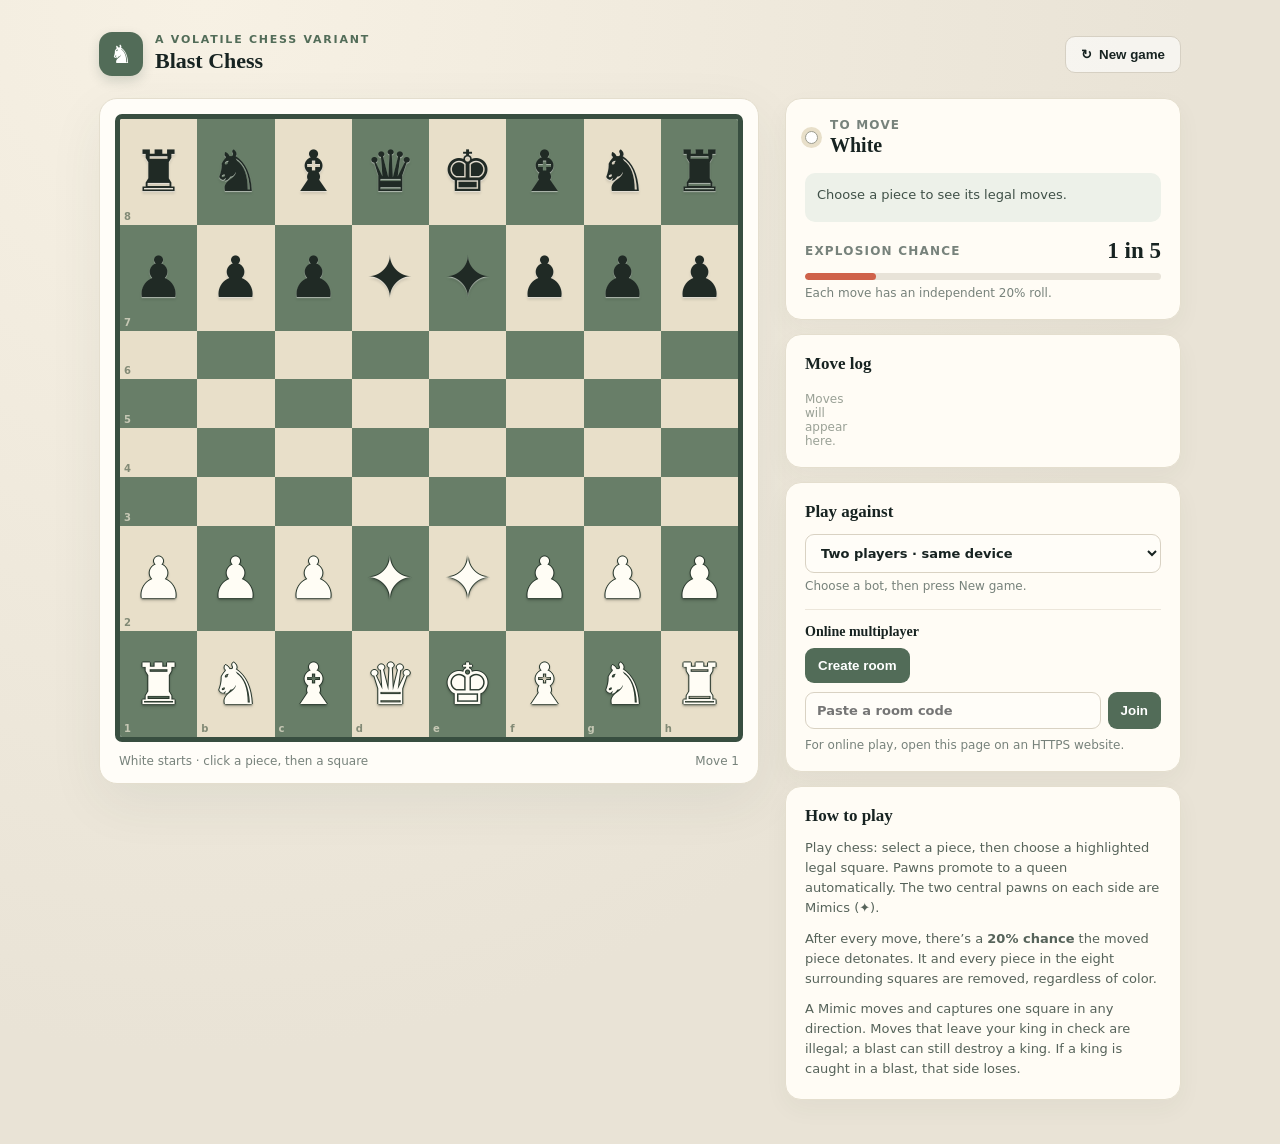
==== index.html @ 32a24d12 "initial commit" ====
<!doctype html>
<html lang="en"><head><meta charset="utf-8"><meta name="viewport" content="width=device-width,initial-scale=1"><title>Blast Chess</title>
<style>
:root{--ink:#172321;--muted:#77827b;--cream:#f4efe3;--paper:#fffcf5;--green:#526c58;--green2:#3a5142;--gold:#e4b95c;--light:#e8dfc9;--dark:#687e68;--red:#cf624a}*{box-sizing:border-box}body{margin:0;min-height:100vh;background:radial-gradient(ellipse at 16% 0%,#f7f1e4,#e9e3d6 65%);color:var(--ink);font-family:ui-sans-serif,system-ui,-apple-system,"Segoe UI",sans-serif}.wrap{max-width:1130px;margin:auto;padding:32px 24px 44px}.top{display:flex;align-items:center;justify-content:space-between;margin-bottom:22px}.brand{display:flex;gap:12px;align-items:center}.mark{width:44px;height:44px;border-radius:13px;background:var(--green);color:white;display:grid;place-items:center;font-size:25px;box-shadow:0 5px 12px #263b302b}.eyebrow{font-size:11px;letter-spacing:.16em;text-transform:uppercase;color:var(--green);font-weight:800}.brand h1{font:700 22px Georgia,serif;margin:2px 0}.new{border:1px solid #d6d0c3;background:#ffffff9c;padding:10px 15px;border-radius:10px;color:var(--ink);font-weight:700;cursor:pointer}.new:hover{background:white}.layout{display:grid;grid-template-columns:minmax(320px,660px) minmax(260px,1fr);gap:26px;align-items:start}.boardcard{background:#fffdf8;padding:15px;border:1px solid #e4dece;border-radius:18px;box-shadow:0 18px 55px #30433412}.board{display:grid;grid-template-columns:repeat(8,1fr);aspect-ratio:1;border:5px solid #384e40;border-radius:7px;overflow:hidden;position:relative}.sq{border:0;padding:0;display:grid;place-items:center;position:relative;cursor:pointer;font-family:Georgia,serif;font-size:clamp(28px,5.4vw,57px);line-height:1}.sq.light{background:var(--light)}.sq.dark{background:var(--dark)}.sq:hover{filter:brightness(1.07)}.sq.selected{box-shadow:inset 0 0 0 4px var(--gold)}.sq.legal:after{content:"";width:23%;height:23%;background:#182a2060;border-radius:50%;position:absolute}.sq.capture:after{content:"";position:absolute;inset:4px;border:4px solid #cf624aab;border-radius:50%}.sq.last{background-image:linear-gradient(#e6be5960,#e6be5960)}.piece{z-index:1;filter:drop-shadow(0 2px 1px #0002)}.piece.white{color:#fffdf5;text-shadow:0 1px 2px #29382d,1px 0 #29382d,-1px 0 #29382d,0 -1px #29382d}.piece.black{color:#202a25;text-shadow:0 1px 1px #fff8}.coord{position:absolute;font:700 10px ui-sans-serif,system-ui;left:4px;bottom:3px;opacity:.68}.light .coord{color:#53634f}.dark .coord{color:#f3ebd9}.boardfoot{display:flex;justify-content:space-between;padding:12px 4px 0;color:var(--muted);font-size:12px}.panel{display:flex;flex-direction:column;gap:14px}.card{background:var(--paper);border:1px solid #e4dece;border-radius:16px;padding:19px;box-shadow:0 9px 25px #3043340b}.turnrow{display:flex;align-items:center;gap:12px}.dot{width:13px;height:13px;border-radius:50%;background:var(--ink);box-shadow:0 0 0 4px #e8dfc9}.dot.white{background:white;border:1px solid #9c9c8f}.label{color:var(--muted);font-size:12px;font-weight:700;text-transform:uppercase;letter-spacing:.1em}.turn{font:700 20px Georgia,serif;margin-top:2px}.status{margin-top:16px;border-radius:10px;background:#edf1e9;padding:12px;font-size:13px;line-height:1.5;color:#405148;min-height:49px}.status.boom{background:#fff0e7;color:#a74834}.chance{margin-top:16px;display:flex;align-items:center;justify-content:space-between}.chance strong{font-size:23px;font-family:Georgia,serif}.meter{height:7px;border-radius:9px;background:#e8e3d8;margin-top:9px;overflow:hidden}.meter i{height:100%;width:20%;display:block;background:var(--red);border-radius:9px}.sub{font-size:12px;color:var(--muted);margin-top:6px}.rules h2,.history h2{font:700 17px Georgia,serif;margin:0 0 12px}.rules p{font-size:13px;line-height:1.55;color:#56635a;margin:0 0 10px}.rules p:last-child{margin:0}.history{min-height:120px}.moves{max-height:175px;overflow:auto;display:grid;grid-template-columns:32px 1fr 1fr;gap:7px 5px;font-size:13px}.moves span:nth-child(3n+1){color:#9aa196}.moves span:nth-child(3n+2),.moves span:nth-child(3n){font-weight:650}.hint{font-size:12px;color:var(--muted);margin-top:14px}.play-controls h2{font:700 17px Georgia,serif;margin:0 0 12px}.play-controls select,.join-row input{width:100%;border:1px solid #d9d2c3;background:#fffdf8;border-radius:9px;padding:10px 11px;color:var(--ink);font:600 13px ui-sans-serif,system-ui}.online-title{font:700 14px Georgia,serif;margin:16px 0 8px;padding-top:14px;border-top:1px solid #ece6da}.online-btn{border:0;border-radius:9px;background:var(--green);color:white;padding:10px 13px;font-weight:700;cursor:pointer}.online-btn:hover{background:var(--green2)}.room-code{font:700 13px ui-monospace,monospace;word-break:break-all;margin-top:8px;color:var(--green)}.join-row{display:flex;gap:7px;margin:9px 0}.join-row input{min-width:0}.join-row button{flex:none}.overlay{position:absolute;inset:0;background:#17241dbd;display:none;place-items:center;z-index:3}.overlay.show{display:grid}.blast{font-size:75px;animation:pop .5s ease-out}@keyframes pop{0%{transform:scale(.3);opacity:0}60%{transform:scale(1.2)}100%{transform:scale(1);opacity:1}}.toast{position:fixed;bottom:20px;left:50%;transform:translate(-50%,15px);opacity:0;pointer-events:none;background:#26382d;color:white;padding:10px 16px;border-radius:11px;font-size:13px;transition:.2s;z-index:5}.toast.show{transform:translate(-50%,0);opacity:1}.promotion{position:fixed;inset:0;background:#14231d9c;display:none;place-items:center;z-index:8}.promotion.show{display:grid}.promobox{background:var(--paper);border-radius:16px;padding:22px;box-shadow:0 16px 50px #0003;text-align:center}.promobox h2{font:700 20px Georgia;margin:0 0 16px}.promopts{display:flex;gap:8px}.promopts button{border:1px solid #ddd5c4;border-radius:10px;background:white;font:48px Georgia;width:70px;height:70px;cursor:pointer}.promopts button:hover{background:#edf1e9}
@media(max-width:760px){.wrap{padding:18px 12px 30px}.layout{grid-template-columns:1fr;gap:14px}.boardcard{padding:10px}.board{border-width:4px}.panel{display:grid;grid-template-columns:1fr 1fr}.card{padding:14px}.rules{grid-column:span 2}.boardfoot{font-size:11px}.top{margin-bottom:14px}}@media(max-width:420px){.panel{grid-template-columns:1fr}.rules{grid-column:auto}.wrap{padding:13px 8px}.sq{font-size:8vw}}
</style></head><body><main class="wrap"><header class="top"><div class="brand"><div class="mark">♞</div><div><div class="eyebrow">A volatile chess variant</div><h1>Blast Chess</h1></div></div><button class="new" id="reset">↻ &nbsp;New game</button></header><div class="layout"><section class="boardcard"><div class="board" id="board" role="grid" aria-label="Chess board"><div class="overlay" id="blastOverlay"><div class="blast">💥</div></div></div><div class="boardfoot"><span>White starts · click a piece, then a square</span><span id="turncount">Move 1</span></div></section><aside class="panel"><section class="card"><div class="turnrow"><i class="dot" id="turnDot"></i><div><div class="label">To move</div><div class="turn" id="turnText">White</div></div></div><div class="status" id="status">Choose a piece to see its legal moves.</div><div class="chance"><span class="label">Explosion chance</span><strong>1 in 5</strong></div><div class="meter"><i></i></div><div class="sub">Each move has an independent 20% roll.</div></section><section class="card history"><h2>Move log</h2><div class="moves" id="moves"><span class="sub">Moves will appear here.</span></div></section><section class="card play-controls"><h2>Play against</h2><select id="opponent"><option value="local">Two players · same device</option><option value="easy">Easy bot</option><option value="intermediate">Intermediate bot</option><option value="hard">Hard bot</option><option value="grandmaster">Grandmaster bot</option></select><p class="sub">Choose a bot, then press New game.</p><div class="online-title">Online multiplayer</div><button class="online-btn" id="hostRoom">Create room</button><div class="room-code" id="roomCode"></div><div class="join-row"><input id="joinCode" placeholder="Paste a room code" autocomplete="off"><button class="online-btn" id="joinRoom">Join</button></div><div class="sub" id="roomStatus">For online play, open this page on an HTTPS website.</div></section><section class="card rules"><h2>How to play</h2><p>Play chess: select a piece, then choose a highlighted legal square. Pawns promote to a queen automatically. The two central pawns on each side are Mimics (✦).</p><p>After every move, there’s a <b>20% chance</b> the moved piece detonates. It and every piece in the eight surrounding squares are removed, regardless of color.</p><p>A Mimic moves and captures one square in any direction. Moves that leave your king in check are illegal; a blast can still destroy a king. If a king is caught in a blast, that side loses.</p></section></aside></div></main><div class="toast" id="toast"></div><div class="promotion" id="promotion"><div class="promobox"><h2>Choose your promotion</h2><div class="promopts" id="promopts"></div></div></div>
<script>
const ICON={K:'♚',Q:'♛',R:'♜',B:'♝',N:'♞',P:'♟',M:'✦'};const FILES='abcdefgh';let board,turn,selected=null,legal=[],lastMove=null,moveNum=1,history=[],gameOver=false,ep=null,castle;
let gameMode='local',botSide='b',mySide='w',onlinePeer=null,onlineConn=null,remoteApplying=false,botThinking=false;
const $=s=>document.querySelector(s);function init(){board=Array.from({length:8},()=>Array(8).fill(null));const back='RNBQKBNR';for(let c=0;c<8;c++){board[0][c]={c:back[c],s:'b'};board[1][c]={c:(c===3||c===4)?'M':'P',s:'b'};board[6][c]={c:(c===3||c===4)?'M':'P',s:'w'};board[7][c]={c:back[c],s:'w'}}turn='w';selected=null;legal=[];lastMove=null;moveNum=1;history=[];gameOver=false;ep=null;castle={wK:true,wQ:true,bK:true,bQ:true};render();say('Choose a piece to see its legal moves.');}
function inside(r,c){return r>=0&&r<8&&c>=0&&c<8}function sqName(r,c){return FILES[c]+(8-r)}function clone(b){return b.map(row=>row.map(p=>p?{...p}:null))}
function pseudo(b,r,c,includeKing=true){const p=b[r][c];if(!p)return[];let out=[];const push=(rr,cc)=>{if(!inside(rr,cc))return false;let q=b[rr][cc];if(!q){out.push([rr,cc]);return true}if(q.s!==p.s&& (includeKing||q.c!=='K'))out.push([rr,cc]);return false};if(p.c==='M'){for(let dr=-1;dr<=1;dr++)for(let dc=-1;dc<=1;dc++)if(dr||dc)push(r+dr,c+dc);return out}if(p.c==='P'){let d=p.s==='w'?-1:1,start=p.s==='w'?6:1;if(inside(r+d,c)&&!b[r+d][c]){out.push([r+d,c]);if(r===start&&!b[r+2*d][c])out.push([r+2*d,c])}for(let dc of [-1,1]){let rr=r+d,cc=c+dc;if(inside(rr,cc)&&b[rr][cc]&&b[rr][cc].s!==p.s&&(includeKing||b[rr][cc].c!=='K'))out.push([rr,cc]);if(ep&&ep.r===rr&&ep.c===cc)out.push([rr,cc])}return out}if(p.c==='N'){for(let [dr,dc] of [[-2,-1],[-2,1],[-1,-2],[-1,2],[1,-2],[1,2],[2,-1],[2,1]])push(r+dr,c+dc);return out}if(p.c==='K'){for(let dr=-1;dr<=1;dr++)for(let dc=-1;dc<=1;dc++)if(dr||dc)push(r+dr,c+dc);let row=p.s==='w'?7:0;if(r===row){if(castle[p.s+'K']&&!b[row][5]&&!b[row][6]&&b[row][7]?.c==='R'&&b[row][7].s===p.s)out.push([row,6]);if(castle[p.s+'Q']&&!b[row][1]&&!b[row][2]&&!b[row][3]&&b[row][0]?.c==='R'&&b[row][0].s===p.s)out.push([row,2])}return out}let dirs=[];if('BQ'.includes(p.c))dirs.push([-1,-1],[-1,1],[1,-1],[1,1]);if('RQ'.includes(p.c))dirs.push([-1,0],[1,0],[0,-1],[0,1]);for(let[dr,dc]of dirs){let rr=r+dr,cc=c+dc;while(inside(rr,cc)){if(!b[rr][cc])out.push([rr,cc]);else{if(b[rr][cc].s!==p.s&&(includeKing||b[rr][cc].c!=='K'))out.push([rr,cc]);break}rr+=dr;cc+=dc}}return out}
function attacked(b,r,c,by){for(let y=0;y<8;y++)for(let x=0;x<8;x++)if(b[y][x]?.s===by){let p=b[y][x];if(p.c==='P'){let d=by==='w'?-1:1;if(y+d===r&&Math.abs(x-c)===1)return true}else if(pseudo(b,y,x).some(([a,z])=>a===r&&z===c))return true}return false}function kingPos(b,s){for(let r=0;r<8;r++)for(let c=0;c<8;c++)if(b[r][c]?.c==='K'&&b[r][c].s===s)return[r,c];return null}function inCheck(b,s){let k=kingPos(b,s);return k?attacked(b,...k,s==='w'?'b':'w'):false}
function apply(b,from,to,promo='Q'){let [r,c]=from,[rr,cc]=to,p=b[r][c],taken=b[rr][cc];b[rr][cc]=p;b[r][c]=null;if(p.c==='P'&&ep&&rr===ep.r&&cc===ep.c&&!taken){b[r][cc]=null}if(p.c==='P'&&Math.abs(rr-r)===2)ep={r:(r+rr)/2,c};else ep=null;if(p.c==='K'&&Math.abs(cc-c)===2){let rook=b[rr][cc>c?7:0];b[rr][cc>c?5:3]=rook;b[rr][cc>c?7:0]=null}if(p.c==='P'&&(rr===0||rr===7))b[rr][cc]={c:promo,s:p.s};if(p.c==='K'){castle[p.s+'K']=false;castle[p.s+'Q']=false}if(p.c==='R'){if(r===7&&c===0)castle.wQ=false;if(r===7&&c===7)castle.wK=false;if(r===0&&c===0)castle.bQ=false;if(r===0&&c===7)castle.bK=false}if(taken?.c==='R'){if(rr===7&&cc===0)castle.wQ=false;if(rr===7&&cc===7)castle.wK=false;if(rr===0&&cc===0)castle.bQ=false;if(rr===0&&cc===7)castle.bK=false}}
function getLegal(r,c){let p=board[r][c];if(!p)return[];return pseudo(board,r,c,false).filter(([rr,cc])=>{if(p.c==='K'&&Math.abs(cc-c)===2){let step=cc>c?1:-1;if(attacked(board,r,c,p.s==='w'?'b':'w')||attacked(board,r,c+step,p.s==='w'?'b':'w')||attacked(board,r,c+2*step,p.s==='w'?'b':'w'))return false}let b=clone(board);let save=ep&&{...ep},saveCastle={...castle};apply(b,[r,c],[rr,cc]);ep=save;castle=saveCastle;return !inCheck(b,p.s)})}
function render(){const el=$('#board'),ov=$('#blastOverlay');el.innerHTML='';for(let r=0;r<8;r++)for(let c=0;c<8;c++){let b=document.createElement('button'),p=board[r][c];b.className='sq '+((r+c)%2?'dark':'light');if(lastMove&&((lastMove.from[0]===r&&lastMove.from[1]===c)||(lastMove.to[0]===r&&lastMove.to[1]===c)))b.classList.add('last');if(selected&&selected[0]===r&&selected[1]===c)b.classList.add('selected');if(legal.some(([rr,cc])=>rr===r&&cc===c))b.classList.add(p?'capture':'legal');b.setAttribute('role','gridcell');b.setAttribute('aria-label',(p?(p.s==='w'?'White ':'Black ')+pieceName(p.c):'Empty')+' '+sqName(r,c));if(p){let span=document.createElement('span');span.className='piece '+(p.s==='w'?'white':'black');span.textContent=ICON[p.c];b.appendChild(span)}if(c===0||r===7){let co=document.createElement('span');co.className='coord';co.textContent=c===0?8-r:FILES[c];b.appendChild(co)}b.onclick=()=>click(r,c);el.appendChild(b)}el.appendChild(ov);$('#turnText').textContent=gameOver?'Game over':turn==='w'?'White':'Black';$('#turnDot').className='dot '+(turn==='w'?'white':'');$('#turncount').textContent='Move '+moveNum;let m=$('#moves');m.innerHTML='';if(!history.length){m.innerHTML='<span class="sub">Moves will appear here.</span>'}else history.forEach((x,i)=>{let n=document.createElement('span'),a=document.createElement('span'),b=document.createElement('span');if(i%2===0)n.textContent=(i/2+1)+'.';else n.textContent='';a.textContent=x.white||'';b.textContent=x.black||'';m.append(n,a,b)})}
function pieceName(c){return({K:'king',Q:'queen',R:'rook',B:'bishop',N:'knight',P:'pawn',M:'mimic'})[c]}function click(r,c){if(gameOver||botThinking)return;if(gameMode==='online'&&turn!==mySide)return;if(['easy','intermediate','hard','grandmaster'].includes(gameMode)&&turn===botSide)return;let p=board[r][c];if(selected&&legal.some(([rr,cc])=>rr===r&&cc===c)){makeMove(selected,[r,c]);return}if(p&&p.s===turn){selected=[r,c];legal=getLegal(r,c)}else{selected=null;legal=[]}render()}
function makeMove(from,to){let p=board[from[0]][from[1]],capt=board[to[0]][to[1]],note=(p.c==='P'?'':p.c)+sqName(...from)+(capt?'x':'–')+sqName(...to);selected=null;legal=[];if(p.c==='P'&&(to[0]===0||to[0]===7)){let opts=['Q','R','B','N'],prom=$('#promotion'),container=$('#promopts');container.innerHTML='';opts.forEach(code=>{let btn=document.createElement('button');btn.textContent=ICON[code];btn.style.color=p.s==='w'?'#faf7ed':'#26342d';btn.onclick=()=>{prom.classList.remove('show');finishMove(from,to,code,note);};container.append(btn)});prom.classList.add('show');return}finishMove(from,to,'Q',note)}
function finishMove(from,to,promo,note,forcedExplosion=null){let moving={...board[from[0]][from[1]]};let wasEp=moving.c==='P'&&ep&&to[0]===ep.r&&to[1]===ep.c&&!board[to[0]][to[1]];let captured=board[to[0]][to[1]]?1:0;if(wasEp)captured=1;let kingCaptured=board[to[0]][to[1]]?.c==='K';let oldEp=ep&&{...ep};apply(board,from,to,promo);lastMove={from,to};let exploded=typeof forcedExplosion==='boolean'?forcedExplosion:Math.random()<.2;let removed=0,deadW=kingCaptured&&board[to[0]][to[1]]?.s==='w',deadB=kingCaptured&&board[to[0]][to[1]]?.s==='b';if(exploded){let [r,c]=to;for(let y=Math.max(0,r-1);y<=Math.min(7,r+1);y++)for(let x=Math.max(0,c-1);x<=Math.min(7,c+1);x++)if(board[y][x]){if(board[y][x].s==='w'&&board[y][x].c==='K')deadW=true;if(board[y][x].s==='b'&&board[y][x].c==='K')deadB=true;board[y][x]=null;removed++}$('#blastOverlay').classList.add('show');setTimeout(()=>$('#blastOverlay').classList.remove('show'),450);note+=' 💥';}history.push(turn==='w'?{white:note,black:''}:{white:history[history.length-1]?.white||'',black:note});if(turn==='b'&&history.length>0)history[history.length-1].black=note;turn=turn==='w'?'b':'w';moveNum=turn==='w'?moveNum+1:moveNum;if(gameMode==='online'&&onlineConn&&onlineConn.open&&!remoteApplying)onlineConn.send({type:'move',from,to,promo,exploded});selected=null;legal=[];if(deadW||deadB){gameOver=true;say((deadW?'White':'Black')+' king caught in the blast. '+(deadW?'Black':'White')+' wins!',true)}else if(exploded){say('💥 BOOM! '+removed+' piece'+(removed===1?'':'s')+' caught in the blast. '+(turn==='w'?'White':'Black')+' to move.',true)}else if(inCheck(board,turn))say((turn==='w'?'White':'Black')+' is in check.',false);else say((turn==='w'?'White':'Black')+' to move.',false);render();if(!gameOver&&['easy','intermediate','hard','grandmaster'].includes(gameMode)&&turn===botSide)setTimeout(playBot,180)}
function say(t,boom=false){let e=$('#status');e.textContent=t;e.className='status'+(boom?' boom':'')}function startSelectedGame(){if(gameMode==='online'&&onlineConn){say('Online match active. Use New game to restart both boards.');return}gameMode=$('#opponent').value;botSide='b';init()}
$('#reset').onclick=()=>{if(gameMode==='online'&&onlineConn&&onlineConn.open){onlineConn.send({type:'reset'});init()}else startSelectedGame()};
$('#opponent').onchange=()=>{if(gameMode==='online'&&onlineConn){$('#roomStatus').textContent='Finish or leave the online room before switching modes.'}};
function snapshot(){return{board:clone(board),turn,ep:ep?{...ep}:null,castle:{...castle}}}
function restore(s){board=clone(s.board);turn=s.turn;ep=s.ep?{...s.ep}:null;castle={...s.castle}}
function allMoves(side){let prev=turn;turn=side;let out=[];for(let r=0;r<8;r++)for(let c=0;c<8;c++)if(board[r][c]?.s===side)for(const [rr,cc] of getLegal(r,c))out.push({from:[r,c],to:[rr,cc]});turn=prev;return out}
const VAL={P:100,N:320,B:330,R:500,Q:900,K:20000,M:300};
function evaluate(side){let score=0;for(let r=0;r<8;r++)for(let c=0;c<8;c++){let p=board[r][c];if(!p)continue;let v=VAL[p.c]||0;let center=7-(Math.abs(3.5-r)+Math.abs(3.5-c));if(p.c!=='K')v+=center*3;if(p.c==='P')v+=(p.s==='w'?(6-r):(r-1))*2;score+=(p.s===side?v:-v)}let own=kingPos(board,side),enemy=kingPos(board,side==='w'?'b':'w');if(own&&inCheck(board,side))score-=45;if(enemy&&inCheck(board,side==='w'?'b':'w'))score+=45;return score}
function terminalScore(){let mine=kingPos(board,botSide),theirs=kingPos(board,botSide==='w'?'b':'w');if(!mine)return-100000;if(!theirs)return 100000;return null}
function simulate(m,boom){let [r,c]=m.from,[rr,cc]=m.to;apply(board,[r,c],[rr,cc],'Q');if(boom)for(let y=Math.max(0,rr-1);y<=Math.min(7,rr+1);y++)for(let x=Math.max(0,cc-1);x<=Math.min(7,cc+1);x++)board[y][x]=null;turn=turn==='w'?'b':'w'}
function search(depth,alpha,beta){let term=terminalScore();if(term!==null)return term;if(depth<=0)return evaluate(botSide);let moves=allMoves(turn);if(!moves.length)return evaluate(botSide);let maximizing=turn===botSide,best=maximizing?-Infinity:Infinity;for(const m of moves){let base=snapshot();simulate(m,false);let safe=search(depth-1,alpha,beta);restore(base);simulate(m,true);let blown=terminalScore();if(blown===null)blown=depth<=1?evaluate(botSide):search(depth-1,alpha,beta);restore(base);let v=safe*.8+blown*.2;if(maximizing){best=Math.max(best,v);alpha=Math.max(alpha,best)}else{best=Math.min(best,v);beta=Math.min(beta,best)}if(beta<=alpha)break}return best}
function moveOrder(m){let p=board[m.from[0]][m.from[1]],q=board[m.to[0]][m.to[1]];return(q?(VAL[q.c]||0)*10-(VAL[p.c]||0):0)+(7-(Math.abs(3.5-m.to[0])+Math.abs(3.5-m.to[1])))*2}
function chooseBotMove(level){let moves=allMoves(botSide);if(!moves.length)return null;if(level==='easy')return moves[Math.floor(Math.random()*moves.length)];let depth=level==='intermediate'?1:level==='hard'?2:3;if(level==='grandmaster')moves.sort((a,b)=>moveOrder(b)-moveOrder(a)).splice(18);let best=null,bestScore=-Infinity,alpha=-Infinity;for(const m of moves){let base=snapshot();simulate(m,false);let safe=search(depth-1,alpha,Infinity);restore(base);simulate(m,true);let boom=terminalScore();if(boom===null)boom=depth<=1?evaluate(botSide):search(depth-1,alpha,Infinity);restore(base);let score=safe*.8+boom*.2+(Math.random()-.5)*(level==='intermediate'?28:level==='hard'?5:1);if(score>bestScore){bestScore=score;best=m}alpha=Math.max(alpha,score)}return best}
function playBot(){if(gameOver||turn!==botSide||botThinking)return;botThinking=true;setTimeout(()=>{let m=chooseBotMove(gameMode);botThinking=false;if(!m)return;let p=board[m.from[0]][m.from[1]],q=board[m.to[0]][m.to[1]],note=(p.c==='P'?'':p.c)+sqName(...m.from)+(q?'x':'–')+sqName(...m.to);finishMove(m.from,m.to,'Q',note)},20)}
function addScript(src){return new Promise((resolve,reject)=>{if(window.Peer){resolve();return}let tag=document.createElement('script');tag.src=src;tag.onload=resolve;tag.onerror=()=>reject(new Error('PeerJS could not load. Check your internet connection.'));document.head.append(tag)})}
function statusRoom(t){$('#roomStatus').textContent=t}
function attachConnection(conn,isHost){onlineConn=conn;gameMode='online';mySide=isHost?'w':'b';init();conn.on('open',()=>{statusRoom(isHost?'Room ready. Share your room code with the other player.':'Connected! You are Black.');if(isHost)conn.send({type:'start'});else conn.send({type:'ready'})});conn.on('data',data=>{if(!data||typeof data!=='object')return;if(data.type==='move'&&gameMode==='online'&&turn!==mySide&&board[data.from?.[0]]?.[data.from?.[1]]?.s===turn){let p=board[data.from[0]][data.from[1]],q=board[data.to[0]][data.to[1]],note=(p.c==='P'?'':p.c)+sqName(...data.from)+(q?'x':'–')+sqName(...data.to);remoteApplying=true;finishMove(data.from,data.to,data.promo||'Q',note,!!data.exploded);remoteApplying=false}else if(data.type==='reset'){init()}else if(data.type==='ready'){statusRoom('Opponent joined. You are White.')}});conn.on('close',()=>{statusRoom('Opponent disconnected.');onlineConn=null});conn.on('error',e=>statusRoom('Connection issue: '+e.message))}
async function hostOnline(){try{statusRoom('Connecting to the room service…');await addScript('https://unpkg.com/peerjs@1.5.5/dist/peerjs.min.js');if(onlinePeer)onlinePeer.destroy();onlinePeer=new Peer();onlinePeer.on('open',id=>{$('#roomCode').textContent='Room code: '+id;$('#joinCode').value=id;gameMode='online';mySide='w';init();statusRoom('Waiting for your opponent…')});onlinePeer.on('connection',conn=>attachConnection(conn,true));onlinePeer.on('error',e=>statusRoom('Room error: '+e.message))}catch(e){statusRoom(e.message)}}
async function joinOnline(){let id=$('#joinCode').value.trim();if(!id){statusRoom('Enter the other player’s room code first.');return}try{statusRoom('Connecting…');await addScript('https://unpkg.com/peerjs@1.5.5/dist/peerjs.min.js');if(onlinePeer)onlinePeer.destroy();onlinePeer=new Peer();onlinePeer.on('open',()=>{let conn=onlinePeer.connect(id,{reliable:true});attachConnection(conn,false)});onlinePeer.on('error',e=>statusRoom('Room error: '+e.message))}catch(e){statusRoom(e.message)}}
$('#hostRoom').onclick=hostOnline;$('#joinRoom').onclick=joinOnline;
init();
</script></body></html>
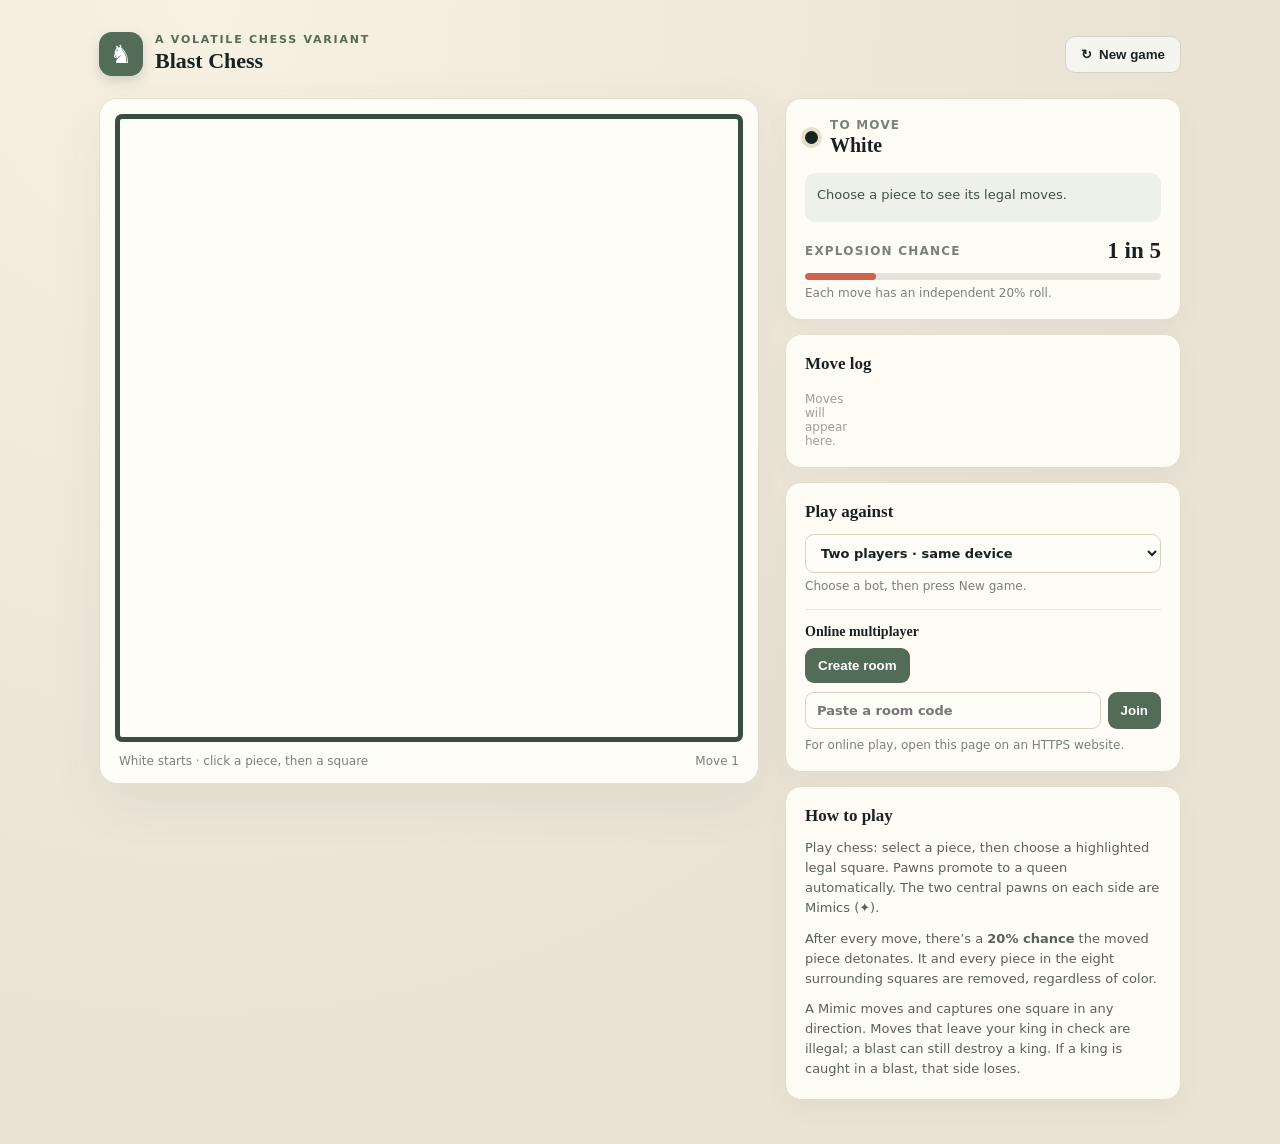
==== commit cb0de232: "renamed file and added redirect" ====
--- a/index.html
+++ b/index.html
@@ -1,42 +1,1197 @@
 <!doctype html>
-<html lang="en"><head><meta charset="utf-8"><meta name="viewport" content="width=device-width,initial-scale=1"><title>Blast Chess</title>
-<style>
-:root{--ink:#172321;--muted:#77827b;--cream:#f4efe3;--paper:#fffcf5;--green:#526c58;--green2:#3a5142;--gold:#e4b95c;--light:#e8dfc9;--dark:#687e68;--red:#cf624a}*{box-sizing:border-box}body{margin:0;min-height:100vh;background:radial-gradient(ellipse at 16% 0%,#f7f1e4,#e9e3d6 65%);color:var(--ink);font-family:ui-sans-serif,system-ui,-apple-system,"Segoe UI",sans-serif}.wrap{max-width:1130px;margin:auto;padding:32px 24px 44px}.top{display:flex;align-items:center;justify-content:space-between;margin-bottom:22px}.brand{display:flex;gap:12px;align-items:center}.mark{width:44px;height:44px;border-radius:13px;background:var(--green);color:white;display:grid;place-items:center;font-size:25px;box-shadow:0 5px 12px #263b302b}.eyebrow{font-size:11px;letter-spacing:.16em;text-transform:uppercase;color:var(--green);font-weight:800}.brand h1{font:700 22px Georgia,serif;margin:2px 0}.new{border:1px solid #d6d0c3;background:#ffffff9c;padding:10px 15px;border-radius:10px;color:var(--ink);font-weight:700;cursor:pointer}.new:hover{background:white}.layout{display:grid;grid-template-columns:minmax(320px,660px) minmax(260px,1fr);gap:26px;align-items:start}.boardcard{background:#fffdf8;padding:15px;border:1px solid #e4dece;border-radius:18px;box-shadow:0 18px 55px #30433412}.board{display:grid;grid-template-columns:repeat(8,1fr);aspect-ratio:1;border:5px solid #384e40;border-radius:7px;overflow:hidden;position:relative}.sq{border:0;padding:0;display:grid;place-items:center;position:relative;cursor:pointer;font-family:Georgia,serif;font-size:clamp(28px,5.4vw,57px);line-height:1}.sq.light{background:var(--light)}.sq.dark{background:var(--dark)}.sq:hover{filter:brightness(1.07)}.sq.selected{box-shadow:inset 0 0 0 4px var(--gold)}.sq.legal:after{content:"";width:23%;height:23%;background:#182a2060;border-radius:50%;position:absolute}.sq.capture:after{content:"";position:absolute;inset:4px;border:4px solid #cf624aab;border-radius:50%}.sq.last{background-image:linear-gradient(#e6be5960,#e6be5960)}.piece{z-index:1;filter:drop-shadow(0 2px 1px #0002)}.piece.white{color:#fffdf5;text-shadow:0 1px 2px #29382d,1px 0 #29382d,-1px 0 #29382d,0 -1px #29382d}.piece.black{color:#202a25;text-shadow:0 1px 1px #fff8}.coord{position:absolute;font:700 10px ui-sans-serif,system-ui;left:4px;bottom:3px;opacity:.68}.light .coord{color:#53634f}.dark .coord{color:#f3ebd9}.boardfoot{display:flex;justify-content:space-between;padding:12px 4px 0;color:var(--muted);font-size:12px}.panel{display:flex;flex-direction:column;gap:14px}.card{background:var(--paper);border:1px solid #e4dece;border-radius:16px;padding:19px;box-shadow:0 9px 25px #3043340b}.turnrow{display:flex;align-items:center;gap:12px}.dot{width:13px;height:13px;border-radius:50%;background:var(--ink);box-shadow:0 0 0 4px #e8dfc9}.dot.white{background:white;border:1px solid #9c9c8f}.label{color:var(--muted);font-size:12px;font-weight:700;text-transform:uppercase;letter-spacing:.1em}.turn{font:700 20px Georgia,serif;margin-top:2px}.status{margin-top:16px;border-radius:10px;background:#edf1e9;padding:12px;font-size:13px;line-height:1.5;color:#405148;min-height:49px}.status.boom{background:#fff0e7;color:#a74834}.chance{margin-top:16px;display:flex;align-items:center;justify-content:space-between}.chance strong{font-size:23px;font-family:Georgia,serif}.meter{height:7px;border-radius:9px;background:#e8e3d8;margin-top:9px;overflow:hidden}.meter i{height:100%;width:20%;display:block;background:var(--red);border-radius:9px}.sub{font-size:12px;color:var(--muted);margin-top:6px}.rules h2,.history h2{font:700 17px Georgia,serif;margin:0 0 12px}.rules p{font-size:13px;line-height:1.55;color:#56635a;margin:0 0 10px}.rules p:last-child{margin:0}.history{min-height:120px}.moves{max-height:175px;overflow:auto;display:grid;grid-template-columns:32px 1fr 1fr;gap:7px 5px;font-size:13px}.moves span:nth-child(3n+1){color:#9aa196}.moves span:nth-child(3n+2),.moves span:nth-child(3n){font-weight:650}.hint{font-size:12px;color:var(--muted);margin-top:14px}.play-controls h2{font:700 17px Georgia,serif;margin:0 0 12px}.play-controls select,.join-row input{width:100%;border:1px solid #d9d2c3;background:#fffdf8;border-radius:9px;padding:10px 11px;color:var(--ink);font:600 13px ui-sans-serif,system-ui}.online-title{font:700 14px Georgia,serif;margin:16px 0 8px;padding-top:14px;border-top:1px solid #ece6da}.online-btn{border:0;border-radius:9px;background:var(--green);color:white;padding:10px 13px;font-weight:700;cursor:pointer}.online-btn:hover{background:var(--green2)}.room-code{font:700 13px ui-monospace,monospace;word-break:break-all;margin-top:8px;color:var(--green)}.join-row{display:flex;gap:7px;margin:9px 0}.join-row input{min-width:0}.join-row button{flex:none}.overlay{position:absolute;inset:0;background:#17241dbd;display:none;place-items:center;z-index:3}.overlay.show{display:grid}.blast{font-size:75px;animation:pop .5s ease-out}@keyframes pop{0%{transform:scale(.3);opacity:0}60%{transform:scale(1.2)}100%{transform:scale(1);opacity:1}}.toast{position:fixed;bottom:20px;left:50%;transform:translate(-50%,15px);opacity:0;pointer-events:none;background:#26382d;color:white;padding:10px 16px;border-radius:11px;font-size:13px;transition:.2s;z-index:5}.toast.show{transform:translate(-50%,0);opacity:1}.promotion{position:fixed;inset:0;background:#14231d9c;display:none;place-items:center;z-index:8}.promotion.show{display:grid}.promobox{background:var(--paper);border-radius:16px;padding:22px;box-shadow:0 16px 50px #0003;text-align:center}.promobox h2{font:700 20px Georgia;margin:0 0 16px}.promopts{display:flex;gap:8px}.promopts button{border:1px solid #ddd5c4;border-radius:10px;background:white;font:48px Georgia;width:70px;height:70px;cursor:pointer}.promopts button:hover{background:#edf1e9}
-@media(max-width:760px){.wrap{padding:18px 12px 30px}.layout{grid-template-columns:1fr;gap:14px}.boardcard{padding:10px}.board{border-width:4px}.panel{display:grid;grid-template-columns:1fr 1fr}.card{padding:14px}.rules{grid-column:span 2}.boardfoot{font-size:11px}.top{margin-bottom:14px}}@media(max-width:420px){.panel{grid-template-columns:1fr}.rules{grid-column:auto}.wrap{padding:13px 8px}.sq{font-size:8vw}}
-</style></head><body><main class="wrap"><header class="top"><div class="brand"><div class="mark">♞</div><div><div class="eyebrow">A volatile chess variant</div><h1>Blast Chess</h1></div></div><button class="new" id="reset">↻ &nbsp;New game</button></header><div class="layout"><section class="boardcard"><div class="board" id="board" role="grid" aria-label="Chess board"><div class="overlay" id="blastOverlay"><div class="blast">💥</div></div></div><div class="boardfoot"><span>White starts · click a piece, then a square</span><span id="turncount">Move 1</span></div></section><aside class="panel"><section class="card"><div class="turnrow"><i class="dot" id="turnDot"></i><div><div class="label">To move</div><div class="turn" id="turnText">White</div></div></div><div class="status" id="status">Choose a piece to see its legal moves.</div><div class="chance"><span class="label">Explosion chance</span><strong>1 in 5</strong></div><div class="meter"><i></i></div><div class="sub">Each move has an independent 20% roll.</div></section><section class="card history"><h2>Move log</h2><div class="moves" id="moves"><span class="sub">Moves will appear here.</span></div></section><section class="card play-controls"><h2>Play against</h2><select id="opponent"><option value="local">Two players · same device</option><option value="easy">Easy bot</option><option value="intermediate">Intermediate bot</option><option value="hard">Hard bot</option><option value="grandmaster">Grandmaster bot</option></select><p class="sub">Choose a bot, then press New game.</p><div class="online-title">Online multiplayer</div><button class="online-btn" id="hostRoom">Create room</button><div class="room-code" id="roomCode"></div><div class="join-row"><input id="joinCode" placeholder="Paste a room code" autocomplete="off"><button class="online-btn" id="joinRoom">Join</button></div><div class="sub" id="roomStatus">For online play, open this page on an HTTPS website.</div></section><section class="card rules"><h2>How to play</h2><p>Play chess: select a piece, then choose a highlighted legal square. Pawns promote to a queen automatically. The two central pawns on each side are Mimics (✦).</p><p>After every move, there’s a <b>20% chance</b> the moved piece detonates. It and every piece in the eight surrounding squares are removed, regardless of color.</p><p>A Mimic moves and captures one square in any direction. Moves that leave your king in check are illegal; a blast can still destroy a king. If a king is caught in a blast, that side loses.</p></section></aside></div></main><div class="toast" id="toast"></div><div class="promotion" id="promotion"><div class="promobox"><h2>Choose your promotion</h2><div class="promopts" id="promopts"></div></div></div>
-<script>
-const ICON={K:'♚',Q:'♛',R:'♜',B:'♝',N:'♞',P:'♟',M:'✦'};const FILES='abcdefgh';let board,turn,selected=null,legal=[],lastMove=null,moveNum=1,history=[],gameOver=false,ep=null,castle;
-let gameMode='local',botSide='b',mySide='w',onlinePeer=null,onlineConn=null,remoteApplying=false,botThinking=false;
-const $=s=>document.querySelector(s);function init(){board=Array.from({length:8},()=>Array(8).fill(null));const back='RNBQKBNR';for(let c=0;c<8;c++){board[0][c]={c:back[c],s:'b'};board[1][c]={c:(c===3||c===4)?'M':'P',s:'b'};board[6][c]={c:(c===3||c===4)?'M':'P',s:'w'};board[7][c]={c:back[c],s:'w'}}turn='w';selected=null;legal=[];lastMove=null;moveNum=1;history=[];gameOver=false;ep=null;castle={wK:true,wQ:true,bK:true,bQ:true};render();say('Choose a piece to see its legal moves.');}
-function inside(r,c){return r>=0&&r<8&&c>=0&&c<8}function sqName(r,c){return FILES[c]+(8-r)}function clone(b){return b.map(row=>row.map(p=>p?{...p}:null))}
-function pseudo(b,r,c,includeKing=true){const p=b[r][c];if(!p)return[];let out=[];const push=(rr,cc)=>{if(!inside(rr,cc))return false;let q=b[rr][cc];if(!q){out.push([rr,cc]);return true}if(q.s!==p.s&& (includeKing||q.c!=='K'))out.push([rr,cc]);return false};if(p.c==='M'){for(let dr=-1;dr<=1;dr++)for(let dc=-1;dc<=1;dc++)if(dr||dc)push(r+dr,c+dc);return out}if(p.c==='P'){let d=p.s==='w'?-1:1,start=p.s==='w'?6:1;if(inside(r+d,c)&&!b[r+d][c]){out.push([r+d,c]);if(r===start&&!b[r+2*d][c])out.push([r+2*d,c])}for(let dc of [-1,1]){let rr=r+d,cc=c+dc;if(inside(rr,cc)&&b[rr][cc]&&b[rr][cc].s!==p.s&&(includeKing||b[rr][cc].c!=='K'))out.push([rr,cc]);if(ep&&ep.r===rr&&ep.c===cc)out.push([rr,cc])}return out}if(p.c==='N'){for(let [dr,dc] of [[-2,-1],[-2,1],[-1,-2],[-1,2],[1,-2],[1,2],[2,-1],[2,1]])push(r+dr,c+dc);return out}if(p.c==='K'){for(let dr=-1;dr<=1;dr++)for(let dc=-1;dc<=1;dc++)if(dr||dc)push(r+dr,c+dc);let row=p.s==='w'?7:0;if(r===row){if(castle[p.s+'K']&&!b[row][5]&&!b[row][6]&&b[row][7]?.c==='R'&&b[row][7].s===p.s)out.push([row,6]);if(castle[p.s+'Q']&&!b[row][1]&&!b[row][2]&&!b[row][3]&&b[row][0]?.c==='R'&&b[row][0].s===p.s)out.push([row,2])}return out}let dirs=[];if('BQ'.includes(p.c))dirs.push([-1,-1],[-1,1],[1,-1],[1,1]);if('RQ'.includes(p.c))dirs.push([-1,0],[1,0],[0,-1],[0,1]);for(let[dr,dc]of dirs){let rr=r+dr,cc=c+dc;while(inside(rr,cc)){if(!b[rr][cc])out.push([rr,cc]);else{if(b[rr][cc].s!==p.s&&(includeKing||b[rr][cc].c!=='K'))out.push([rr,cc]);break}rr+=dr;cc+=dc}}return out}
-function attacked(b,r,c,by){for(let y=0;y<8;y++)for(let x=0;x<8;x++)if(b[y][x]?.s===by){let p=b[y][x];if(p.c==='P'){let d=by==='w'?-1:1;if(y+d===r&&Math.abs(x-c)===1)return true}else if(pseudo(b,y,x).some(([a,z])=>a===r&&z===c))return true}return false}function kingPos(b,s){for(let r=0;r<8;r++)for(let c=0;c<8;c++)if(b[r][c]?.c==='K'&&b[r][c].s===s)return[r,c];return null}function inCheck(b,s){let k=kingPos(b,s);return k?attacked(b,...k,s==='w'?'b':'w'):false}
-function apply(b,from,to,promo='Q'){let [r,c]=from,[rr,cc]=to,p=b[r][c],taken=b[rr][cc];b[rr][cc]=p;b[r][c]=null;if(p.c==='P'&&ep&&rr===ep.r&&cc===ep.c&&!taken){b[r][cc]=null}if(p.c==='P'&&Math.abs(rr-r)===2)ep={r:(r+rr)/2,c};else ep=null;if(p.c==='K'&&Math.abs(cc-c)===2){let rook=b[rr][cc>c?7:0];b[rr][cc>c?5:3]=rook;b[rr][cc>c?7:0]=null}if(p.c==='P'&&(rr===0||rr===7))b[rr][cc]={c:promo,s:p.s};if(p.c==='K'){castle[p.s+'K']=false;castle[p.s+'Q']=false}if(p.c==='R'){if(r===7&&c===0)castle.wQ=false;if(r===7&&c===7)castle.wK=false;if(r===0&&c===0)castle.bQ=false;if(r===0&&c===7)castle.bK=false}if(taken?.c==='R'){if(rr===7&&cc===0)castle.wQ=false;if(rr===7&&cc===7)castle.wK=false;if(rr===0&&cc===0)castle.bQ=false;if(rr===0&&cc===7)castle.bK=false}}
-function getLegal(r,c){let p=board[r][c];if(!p)return[];return pseudo(board,r,c,false).filter(([rr,cc])=>{if(p.c==='K'&&Math.abs(cc-c)===2){let step=cc>c?1:-1;if(attacked(board,r,c,p.s==='w'?'b':'w')||attacked(board,r,c+step,p.s==='w'?'b':'w')||attacked(board,r,c+2*step,p.s==='w'?'b':'w'))return false}let b=clone(board);let save=ep&&{...ep},saveCastle={...castle};apply(b,[r,c],[rr,cc]);ep=save;castle=saveCastle;return !inCheck(b,p.s)})}
-function render(){const el=$('#board'),ov=$('#blastOverlay');el.innerHTML='';for(let r=0;r<8;r++)for(let c=0;c<8;c++){let b=document.createElement('button'),p=board[r][c];b.className='sq '+((r+c)%2?'dark':'light');if(lastMove&&((lastMove.from[0]===r&&lastMove.from[1]===c)||(lastMove.to[0]===r&&lastMove.to[1]===c)))b.classList.add('last');if(selected&&selected[0]===r&&selected[1]===c)b.classList.add('selected');if(legal.some(([rr,cc])=>rr===r&&cc===c))b.classList.add(p?'capture':'legal');b.setAttribute('role','gridcell');b.setAttribute('aria-label',(p?(p.s==='w'?'White ':'Black ')+pieceName(p.c):'Empty')+' '+sqName(r,c));if(p){let span=document.createElement('span');span.className='piece '+(p.s==='w'?'white':'black');span.textContent=ICON[p.c];b.appendChild(span)}if(c===0||r===7){let co=document.createElement('span');co.className='coord';co.textContent=c===0?8-r:FILES[c];b.appendChild(co)}b.onclick=()=>click(r,c);el.appendChild(b)}el.appendChild(ov);$('#turnText').textContent=gameOver?'Game over':turn==='w'?'White':'Black';$('#turnDot').className='dot '+(turn==='w'?'white':'');$('#turncount').textContent='Move '+moveNum;let m=$('#moves');m.innerHTML='';if(!history.length){m.innerHTML='<span class="sub">Moves will appear here.</span>'}else history.forEach((x,i)=>{let n=document.createElement('span'),a=document.createElement('span'),b=document.createElement('span');if(i%2===0)n.textContent=(i/2+1)+'.';else n.textContent='';a.textContent=x.white||'';b.textContent=x.black||'';m.append(n,a,b)})}
-function pieceName(c){return({K:'king',Q:'queen',R:'rook',B:'bishop',N:'knight',P:'pawn',M:'mimic'})[c]}function click(r,c){if(gameOver||botThinking)return;if(gameMode==='online'&&turn!==mySide)return;if(['easy','intermediate','hard','grandmaster'].includes(gameMode)&&turn===botSide)return;let p=board[r][c];if(selected&&legal.some(([rr,cc])=>rr===r&&cc===c)){makeMove(selected,[r,c]);return}if(p&&p.s===turn){selected=[r,c];legal=getLegal(r,c)}else{selected=null;legal=[]}render()}
-function makeMove(from,to){let p=board[from[0]][from[1]],capt=board[to[0]][to[1]],note=(p.c==='P'?'':p.c)+sqName(...from)+(capt?'x':'–')+sqName(...to);selected=null;legal=[];if(p.c==='P'&&(to[0]===0||to[0]===7)){let opts=['Q','R','B','N'],prom=$('#promotion'),container=$('#promopts');container.innerHTML='';opts.forEach(code=>{let btn=document.createElement('button');btn.textContent=ICON[code];btn.style.color=p.s==='w'?'#faf7ed':'#26342d';btn.onclick=()=>{prom.classList.remove('show');finishMove(from,to,code,note);};container.append(btn)});prom.classList.add('show');return}finishMove(from,to,'Q',note)}
-function finishMove(from,to,promo,note,forcedExplosion=null){let moving={...board[from[0]][from[1]]};let wasEp=moving.c==='P'&&ep&&to[0]===ep.r&&to[1]===ep.c&&!board[to[0]][to[1]];let captured=board[to[0]][to[1]]?1:0;if(wasEp)captured=1;let kingCaptured=board[to[0]][to[1]]?.c==='K';let oldEp=ep&&{...ep};apply(board,from,to,promo);lastMove={from,to};let exploded=typeof forcedExplosion==='boolean'?forcedExplosion:Math.random()<.2;let removed=0,deadW=kingCaptured&&board[to[0]][to[1]]?.s==='w',deadB=kingCaptured&&board[to[0]][to[1]]?.s==='b';if(exploded){let [r,c]=to;for(let y=Math.max(0,r-1);y<=Math.min(7,r+1);y++)for(let x=Math.max(0,c-1);x<=Math.min(7,c+1);x++)if(board[y][x]){if(board[y][x].s==='w'&&board[y][x].c==='K')deadW=true;if(board[y][x].s==='b'&&board[y][x].c==='K')deadB=true;board[y][x]=null;removed++}$('#blastOverlay').classList.add('show');setTimeout(()=>$('#blastOverlay').classList.remove('show'),450);note+=' 💥';}history.push(turn==='w'?{white:note,black:''}:{white:history[history.length-1]?.white||'',black:note});if(turn==='b'&&history.length>0)history[history.length-1].black=note;turn=turn==='w'?'b':'w';moveNum=turn==='w'?moveNum+1:moveNum;if(gameMode==='online'&&onlineConn&&onlineConn.open&&!remoteApplying)onlineConn.send({type:'move',from,to,promo,exploded});selected=null;legal=[];if(deadW||deadB){gameOver=true;say((deadW?'White':'Black')+' king caught in the blast. '+(deadW?'Black':'White')+' wins!',true)}else if(exploded){say('💥 BOOM! '+removed+' piece'+(removed===1?'':'s')+' caught in the blast. '+(turn==='w'?'White':'Black')+' to move.',true)}else if(inCheck(board,turn))say((turn==='w'?'White':'Black')+' is in check.',false);else say((turn==='w'?'White':'Black')+' to move.',false);render();if(!gameOver&&['easy','intermediate','hard','grandmaster'].includes(gameMode)&&turn===botSide)setTimeout(playBot,180)}
-function say(t,boom=false){let e=$('#status');e.textContent=t;e.className='status'+(boom?' boom':'')}function startSelectedGame(){if(gameMode==='online'&&onlineConn){say('Online match active. Use New game to restart both boards.');return}gameMode=$('#opponent').value;botSide='b';init()}
-$('#reset').onclick=()=>{if(gameMode==='online'&&onlineConn&&onlineConn.open){onlineConn.send({type:'reset'});init()}else startSelectedGame()};
-$('#opponent').onchange=()=>{if(gameMode==='online'&&onlineConn){$('#roomStatus').textContent='Finish or leave the online room before switching modes.'}};
-function snapshot(){return{board:clone(board),turn,ep:ep?{...ep}:null,castle:{...castle}}}
-function restore(s){board=clone(s.board);turn=s.turn;ep=s.ep?{...s.ep}:null;castle={...s.castle}}
-function allMoves(side){let prev=turn;turn=side;let out=[];for(let r=0;r<8;r++)for(let c=0;c<8;c++)if(board[r][c]?.s===side)for(const [rr,cc] of getLegal(r,c))out.push({from:[r,c],to:[rr,cc]});turn=prev;return out}
-const VAL={P:100,N:320,B:330,R:500,Q:900,K:20000,M:300};
-function evaluate(side){let score=0;for(let r=0;r<8;r++)for(let c=0;c<8;c++){let p=board[r][c];if(!p)continue;let v=VAL[p.c]||0;let center=7-(Math.abs(3.5-r)+Math.abs(3.5-c));if(p.c!=='K')v+=center*3;if(p.c==='P')v+=(p.s==='w'?(6-r):(r-1))*2;score+=(p.s===side?v:-v)}let own=kingPos(board,side),enemy=kingPos(board,side==='w'?'b':'w');if(own&&inCheck(board,side))score-=45;if(enemy&&inCheck(board,side==='w'?'b':'w'))score+=45;return score}
-function terminalScore(){let mine=kingPos(board,botSide),theirs=kingPos(board,botSide==='w'?'b':'w');if(!mine)return-100000;if(!theirs)return 100000;return null}
-function simulate(m,boom){let [r,c]=m.from,[rr,cc]=m.to;apply(board,[r,c],[rr,cc],'Q');if(boom)for(let y=Math.max(0,rr-1);y<=Math.min(7,rr+1);y++)for(let x=Math.max(0,cc-1);x<=Math.min(7,cc+1);x++)board[y][x]=null;turn=turn==='w'?'b':'w'}
-function search(depth,alpha,beta){let term=terminalScore();if(term!==null)return term;if(depth<=0)return evaluate(botSide);let moves=allMoves(turn);if(!moves.length)return evaluate(botSide);let maximizing=turn===botSide,best=maximizing?-Infinity:Infinity;for(const m of moves){let base=snapshot();simulate(m,false);let safe=search(depth-1,alpha,beta);restore(base);simulate(m,true);let blown=terminalScore();if(blown===null)blown=depth<=1?evaluate(botSide):search(depth-1,alpha,beta);restore(base);let v=safe*.8+blown*.2;if(maximizing){best=Math.max(best,v);alpha=Math.max(alpha,best)}else{best=Math.min(best,v);beta=Math.min(beta,best)}if(beta<=alpha)break}return best}
-function moveOrder(m){let p=board[m.from[0]][m.from[1]],q=board[m.to[0]][m.to[1]];return(q?(VAL[q.c]||0)*10-(VAL[p.c]||0):0)+(7-(Math.abs(3.5-m.to[0])+Math.abs(3.5-m.to[1])))*2}
-function chooseBotMove(level){let moves=allMoves(botSide);if(!moves.length)return null;if(level==='easy')return moves[Math.floor(Math.random()*moves.length)];let depth=level==='intermediate'?1:level==='hard'?2:3;if(level==='grandmaster')moves.sort((a,b)=>moveOrder(b)-moveOrder(a)).splice(18);let best=null,bestScore=-Infinity,alpha=-Infinity;for(const m of moves){let base=snapshot();simulate(m,false);let safe=search(depth-1,alpha,Infinity);restore(base);simulate(m,true);let boom=terminalScore();if(boom===null)boom=depth<=1?evaluate(botSide):search(depth-1,alpha,Infinity);restore(base);let score=safe*.8+boom*.2+(Math.random()-.5)*(level==='intermediate'?28:level==='hard'?5:1);if(score>bestScore){bestScore=score;best=m}alpha=Math.max(alpha,score)}return best}
-function playBot(){if(gameOver||turn!==botSide||botThinking)return;botThinking=true;setTimeout(()=>{let m=chooseBotMove(gameMode);botThinking=false;if(!m)return;let p=board[m.from[0]][m.from[1]],q=board[m.to[0]][m.to[1]],note=(p.c==='P'?'':p.c)+sqName(...m.from)+(q?'x':'–')+sqName(...m.to);finishMove(m.from,m.to,'Q',note)},20)}
-function addScript(src){return new Promise((resolve,reject)=>{if(window.Peer){resolve();return}let tag=document.createElement('script');tag.src=src;tag.onload=resolve;tag.onerror=()=>reject(new Error('PeerJS could not load. Check your internet connection.'));document.head.append(tag)})}
-function statusRoom(t){$('#roomStatus').textContent=t}
-function attachConnection(conn,isHost){onlineConn=conn;gameMode='online';mySide=isHost?'w':'b';init();conn.on('open',()=>{statusRoom(isHost?'Room ready. Share your room code with the other player.':'Connected! You are Black.');if(isHost)conn.send({type:'start'});else conn.send({type:'ready'})});conn.on('data',data=>{if(!data||typeof data!=='object')return;if(data.type==='move'&&gameMode==='online'&&turn!==mySide&&board[data.from?.[0]]?.[data.from?.[1]]?.s===turn){let p=board[data.from[0]][data.from[1]],q=board[data.to[0]][data.to[1]],note=(p.c==='P'?'':p.c)+sqName(...data.from)+(q?'x':'–')+sqName(...data.to);remoteApplying=true;finishMove(data.from,data.to,data.promo||'Q',note,!!data.exploded);remoteApplying=false}else if(data.type==='reset'){init()}else if(data.type==='ready'){statusRoom('Opponent joined. You are White.')}});conn.on('close',()=>{statusRoom('Opponent disconnected.');onlineConn=null});conn.on('error',e=>statusRoom('Connection issue: '+e.message))}
-async function hostOnline(){try{statusRoom('Connecting to the room service…');await addScript('https://unpkg.com/peerjs@1.5.5/dist/peerjs.min.js');if(onlinePeer)onlinePeer.destroy();onlinePeer=new Peer();onlinePeer.on('open',id=>{$('#roomCode').textContent='Room code: '+id;$('#joinCode').value=id;gameMode='online';mySide='w';init();statusRoom('Waiting for your opponent…')});onlinePeer.on('connection',conn=>attachConnection(conn,true));onlinePeer.on('error',e=>statusRoom('Room error: '+e.message))}catch(e){statusRoom(e.message)}}
-async function joinOnline(){let id=$('#joinCode').value.trim();if(!id){statusRoom('Enter the other player’s room code first.');return}try{statusRoom('Connecting…');await addScript('https://unpkg.com/peerjs@1.5.5/dist/peerjs.min.js');if(onlinePeer)onlinePeer.destroy();onlinePeer=new Peer();onlinePeer.on('open',()=>{let conn=onlinePeer.connect(id,{reliable:true});attachConnection(conn,false)});onlinePeer.on('error',e=>statusRoom('Room error: '+e.message))}catch(e){statusRoom(e.message)}}
-$('#hostRoom').onclick=hostOnline;$('#joinRoom').onclick=joinOnline;
-init();
-</script></body></html>
+<html lang="en">
+  <head>
+    <meta charset="utf-8">
+    <meta http-equiv="refresh" content="0; url=./blast-chess" />
 
+    <meta name="viewport" content="width=device-width,initial-scale=1">
+    <title>
+      Blast Chess
+    </title>
+    <style>
+      :root {
+        --ink: #172321;
+        --muted: #77827b;
+        --cream: #f4efe3;
+        --paper: #fffcf5;
+        --green: #526c58;
+        --green2: #3a5142;
+        --gold: #e4b95c;
+        --light: #e8dfc9;
+        --dark: #687e68;
+        --red: #cf624a
+      }
+      * {
+        box-sizing: border-box
+      }
+      body {
+        margin: 0;
+        min-height: 100vh;
+        background: radial-gradient(ellipse at 16% 0%,#f7f1e4,#e9e3d6 65%);
+        color: var(--ink);
+        font-family: ui-sans-serif,system-ui,-apple-system,"Segoe UI",sans-serif
+      }
+      .wrap {
+        max-width: 1130px;
+        margin: auto;
+        padding: 32px 24px 44px
+      }
+      .top {
+        display: flex;
+        align-items: center;
+        justify-content: space-between;
+        margin-bottom: 22px
+      }
+      .brand {
+        display: flex;
+        gap: 12px;
+        align-items: center
+      }
+      .mark {
+        width: 44px;
+        height: 44px;
+        border-radius: 13px;
+        background: var(--green);
+        color: white;
+        display: grid;
+        place-items: center;
+        font-size: 25px;
+        box-shadow: 0 5px 12px #263b302b
+      }
+      .eyebrow {
+        font-size: 11px;
+        letter-spacing: .16em;
+        text-transform: uppercase;
+        color: var(--green);
+        font-weight: 800
+      }
+      .brand h1 {
+        font: 700 22px Georgia,serif;
+        margin: 2px 0
+      }
+      .new {
+        border: 1px solid #d6d0c3;
+        background: #ffffff9c;
+        padding: 10px 15px;
+        border-radius: 10px;
+        color: var(--ink);
+        font-weight: 700;
+        cursor: pointer
+      }
+      .new:hover {
+        background: white
+      }
+      .layout {
+        display: grid;
+        grid-template-columns: minmax(320px,660px) minmax(260px,1fr);
+        gap: 26px;
+        align-items: start
+      }
+      .boardcard {
+        background: #fffdf8;
+        padding: 15px;
+        border: 1px solid #e4dece;
+        border-radius: 18px;
+        box-shadow: 0 18px 55px #30433412
+      }
+      .board {
+        display: grid;
+        grid-template-columns: repeat(8,1fr);
+        aspect-ratio: 1;
+        border: 5px solid #384e40;
+        border-radius: 7px;
+        overflow: hidden;
+        position: relative
+      }
+      .sq {
+        border: 0;
+        padding: 0;
+        display: grid;
+        place-items: center;
+        position: relative;
+        cursor: pointer;
+        font-family: Georgia,serif;
+        font-size: clamp(28px,5.4vw,57px);
+        line-height: 1
+      }
+      .sq.light {
+        background: var(--light)
+      }
+      .sq.dark {
+        background: var(--dark)
+      }
+      .sq:hover {
+        filter: brightness(1.07)
+      }
+      .sq.selected {
+        box-shadow: inset 0 0 0 4px var(--gold)
+      }
+      .sq.legal:after {
+        content: "";
+        width: 23%;
+        height: 23%;
+        background: #182a2060;
+        border-radius: 50%;
+        position: absolute
+      }
+      .sq.capture:after {
+        content: "";
+        position: absolute;
+        inset: 4px;
+        border: 4px solid #cf624aab;
+        border-radius: 50%
+      }
+      .sq.last {
+        background-image: linear-gradient(#e6be5960,#e6be5960)
+      }
+      .piece {
+        z-index: 1;
+        filter: drop-shadow(0 2px 1px #0002)
+      }
+      .piece.white {
+        color: #fffdf5;
+        text-shadow: 0 1px 2px #29382d,1px 0 #29382d,-1px 0 #29382d,0 -1px #29382d
+      }
+      .piece.black {
+        color: #202a25;
+        text-shadow: 0 1px 1px #fff8
+      }
+      .coord {
+        position: absolute;
+        font: 700 10px ui-sans-serif,system-ui;
+        left: 4px;
+        bottom: 3px;
+        opacity: .68
+      }
+      .light .coord {
+        color: #53634f
+      }
+      .dark .coord {
+        color: #f3ebd9
+      }
+      .boardfoot {
+        display: flex;
+        justify-content: space-between;
+        padding: 12px 4px 0;
+        color: var(--muted);
+        font-size: 12px
+      }
+      .panel {
+        display: flex;
+        flex-direction: column;
+        gap: 14px
+      }
+      .card {
+        background: var(--paper);
+        border: 1px solid #e4dece;
+        border-radius: 16px;
+        padding: 19px;
+        box-shadow: 0 9px 25px #3043340b
+      }
+      .turnrow {
+        display: flex;
+        align-items: center;
+        gap: 12px
+      }
+      .dot {
+        width: 13px;
+        height: 13px;
+        border-radius: 50%;
+        background: var(--ink);
+        box-shadow: 0 0 0 4px #e8dfc9
+      }
+      .dot.white {
+        background: white;
+        border: 1px solid #9c9c8f
+      }
+      .label {
+        color: var(--muted);
+        font-size: 12px;
+        font-weight: 700;
+        text-transform: uppercase;
+        letter-spacing: .1em
+      }
+      .turn {
+        font: 700 20px Georgia,serif;
+        margin-top: 2px
+      }
+      .status {
+        margin-top: 16px;
+        border-radius: 10px;
+        background: #edf1e9;
+        padding: 12px;
+        font-size: 13px;
+        line-height: 1.5;
+        color: #405148;
+        min-height: 49px
+      }
+      .status.boom {
+        background: #fff0e7;
+        color: #a74834
+      }
+      .chance {
+        margin-top: 16px;
+        display: flex;
+        align-items: center;
+        justify-content: space-between
+      }
+      .chance strong {
+        font-size: 23px;
+        font-family: Georgia,serif
+      }
+      .meter {
+        height: 7px;
+        border-radius: 9px;
+        background: #e8e3d8;
+        margin-top: 9px;
+        overflow: hidden
+      }
+      .meter i {
+        height: 100%;
+        width: 20%;
+        display: block;
+        background: var(--red);
+        border-radius: 9px
+      }
+      .sub {
+        font-size: 12px;
+        color: var(--muted);
+        margin-top: 6px
+      }
+      .rules h2,.history h2 {
+        font: 700 17px Georgia,serif;
+        margin: 0 0 12px
+      }
+      .rules p {
+        font-size: 13px;
+        line-height: 1.55;
+        color: #56635a;
+        margin: 0 0 10px
+      }
+      .rules p:last-child {
+        margin: 0
+      }
+      .history {
+        min-height: 120px
+      }
+      .moves {
+        max-height: 175px;
+        overflow: auto;
+        display: grid;
+        grid-template-columns: 32px 1fr 1fr;
+        gap: 7px 5px;
+        font-size: 13px
+      }
+      .moves span:nth-child(3n+1) {
+        color: #9aa196
+      }
+      .moves span:nth-child(3n+2),.moves span:nth-child(3n) {
+        font-weight: 650
+      }
+      .hint {
+        font-size: 12px;
+        color: var(--muted);
+        margin-top: 14px
+      }
+      .play-controls h2 {
+        font: 700 17px Georgia,serif;
+        margin: 0 0 12px
+      }
+      .play-controls select,.join-row input {
+        width: 100%;
+        border: 1px solid #d9d2c3;
+        background: #fffdf8;
+        border-radius: 9px;
+        padding: 10px 11px;
+        color: var(--ink);
+        font: 600 13px ui-sans-serif,system-ui
+      }
+      .online-title {
+        font: 700 14px Georgia,serif;
+        margin: 16px 0 8px;
+        padding-top: 14px;
+        border-top: 1px solid #ece6da
+      }
+      .online-btn {
+        border: 0;
+        border-radius: 9px;
+        background: var(--green);
+        color: white;
+        padding: 10px 13px;
+        font-weight: 700;
+        cursor: pointer
+      }
+      .online-btn:hover {
+        background: var(--green2)
+      }
+      .room-code {
+        font: 700 13px ui-monospace,monospace;
+        word-break: break-all;
+        margin-top: 8px;
+        color: var(--green)
+      }
+      .join-row {
+        display: flex;
+        gap: 7px;
+        margin: 9px 0
+      }
+      .join-row input {
+        min-width: 0
+      }
+      .join-row button {
+        flex: none
+      }
+      .overlay {
+        position: absolute;
+        inset: 0;
+        background: #17241dbd;
+        display: none;
+        place-items: center;
+        z-index: 3
+      }
+      .overlay.show {
+        display: grid
+      }
+      .blast {
+        font-size: 75px;
+        animation: pop .5s ease-out
+      }
+      @keyframes pop {
+        0% {
+          transform: scale(.3);
+          opacity: 0
+        }
+        60% {
+          transform: scale(1.2)
+        }
+        100% {
+          transform: scale(1);
+          opacity: 1
+        }
+      }
+      .toast {
+        position: fixed;
+        bottom: 20px;
+        left: 50%;
+        transform: translate(-50%,15px);
+        opacity: 0;
+        pointer-events: none;
+        background: #26382d;
+        color: white;
+        padding: 10px 16px;
+        border-radius: 11px;
+        font-size: 13px;
+        transition: .2s;
+        z-index: 5
+      }
+      .toast.show {
+        transform: translate(-50%,0);
+        opacity: 1
+      }
+      .promotion {
+        position: fixed;
+        inset: 0;
+        background: #14231d9c;
+        display: none;
+        place-items: center;
+        z-index: 8
+      }
+      .promotion.show {
+        display: grid
+      }
+      .promobox {
+        background: var(--paper);
+        border-radius: 16px;
+        padding: 22px;
+        box-shadow: 0 16px 50px #0003;
+        text-align: center
+      }
+      .promobox h2 {
+        font: 700 20px Georgia;
+        margin: 0 0 16px
+      }
+      .promopts {
+        display: flex;
+        gap: 8px
+      }
+      .promopts button {
+        border: 1px solid #ddd5c4;
+        border-radius: 10px;
+        background: white;
+        font: 48px Georgia;
+        width: 70px;
+        height: 70px;
+        cursor: pointer
+      }
+      .promopts button:hover {
+        background: #edf1e9
+      }
+      @media (max-width:760px) {
+        .wrap {
+          padding: 18px 12px 30px
+        }
+        .layout {
+          grid-template-columns: 1fr;
+          gap: 14px
+        }
+        .boardcard {
+          padding: 10px
+        }
+        .board {
+          border-width: 4px
+        }
+        .panel {
+          display: grid;
+          grid-template-columns: 1fr 1fr
+        }
+        .card {
+          padding: 14px
+        }
+        .rules {
+          grid-column: span 2
+        }
+        .boardfoot {
+          font-size: 11px
+        }
+        .top {
+          margin-bottom: 14px
+        }
+      }
+      @media (max-width:420px) {
+        .panel {
+          grid-template-columns: 1fr
+        }
+        .rules {
+          grid-column: auto
+        }
+        .wrap {
+          padding: 13px 8px
+        }
+        .sq {
+          font-size: 8vw
+        }
+      }
+    </style>
+  </head>
+  <body>
+    <main class="wrap">
+      <header class="top">
+        <div class="brand">
+          <div class="mark">
+            ♞
+          </div>
+          <div>
+            <div class="eyebrow">
+              A volatile chess variant
+            </div>
+            <h1>
+              Blast Chess
+            </h1>
+          </div>
+        </div>
+        <button class="new" id="reset">
+          ↻ &nbsp;New game
+        </button>
+      </header>
+      <div class="layout">
+        <section class="boardcard">
+          <div class="board" id="board" role="grid" aria-label="Chess board">
+            <div class="overlay" id="blastOverlay">
+              <div class="blast">
+                💥
+              </div>
+            </div>
+          </div>
+          <div class="boardfoot">
+            <span>White starts · click a piece, then a square</span><span id="turncount">Move 1</span>
+          </div>
+        </section>
+        <aside class="panel">
+          <section class="card">
+            <div class="turnrow">
+              <i class="dot" id="turnDot"></i>
+              <div>
+                <div class="label">
+                  To move
+                </div>
+                <div class="turn" id="turnText">
+                  White
+                </div>
+              </div>
+            </div>
+            <div class="status" id="status">
+              Choose a piece to see its legal moves.
+            </div>
+            <div class="chance">
+              <span class="label">Explosion chance</span><strong>1 in 5</strong>
+            </div>
+            <div class="meter">
+              <i></i>
+            </div>
+            <div class="sub">
+              Each move has an independent 20% roll.
+            </div>
+          </section>
+          <section class="card history">
+            <h2>
+              Move log
+            </h2>
+            <div class="moves" id="moves">
+              <span class="sub">Moves will appear here.</span>
+            </div>
+          </section>
+          <section class="card play-controls">
+            <h2>
+              Play against
+            </h2>
+            <select id="opponent">
+              <option value="local">
+                Two players · same device
+              </option>
+              <option value="easy">
+                Easy bot
+              </option>
+              <option value="intermediate">
+                Intermediate bot
+              </option>
+              <option value="hard">
+                Hard bot
+              </option>
+              <option value="grandmaster">
+                Grandmaster bot
+              </option>
+            </select>
+            <p class="sub">
+              Choose a bot, then press New game.
+            </p>
+            <div class="online-title">
+              Online multiplayer
+            </div>
+            <button class="online-btn" id="hostRoom">
+              Create room
+            </button>
+            <div class="room-code" id="roomCode">
+            </div>
+            <div class="join-row">
+              <input id="joinCode" placeholder="Paste a room code" autocomplete="off">
+              <button class="online-btn" id="joinRoom">
+                Join
+              </button>
+            </div>
+            <div class="sub" id="roomStatus">
+              For online play, open this page on an HTTPS website.
+            </div>
+          </section>
+          <section class="card rules">
+            <h2>
+              How to play
+            </h2>
+            <p>
+              Play chess: select a piece, then choose a highlighted legal square. Pawns promote to a queen automatically. The two central pawns on each side are Mimics (✦).
+            </p>
+            <p>
+              After every move, there’s a <b>20% chance</b> the moved piece detonates. It and every piece in the eight surrounding squares are removed, regardless of color.
+            </p>
+            <p>
+              A Mimic moves and captures one square in any direction. Moves that leave your king in check are illegal; a blast can still destroy a king. If a king is caught in a blast, that side loses.
+            </p>
+          </section>
+        </aside>
+      </div>
+    </main>
+    <div class="toast" id="toast">
+    </div>
+    <div class="promotion" id="promotion">
+      <div class="promobox">
+        <h2>
+          Choose your promotion
+        </h2>
+        <div class="promopts" id="promopts">
+        </div>
+      </div>
+    </div>
+    <script>
+      // Piece symbols and game state
+      const ICON = {
+        K: '♚', Q: '♛', R: '♜', B: '♝', N: '♞', P: '♟', M: '✦'
+      };
+      const FILES = 'abcdefgh';
+      let board, turn, selected = null, legal = [], lastMove = null, moveNum = 1, history = [], gameOver = false, ep = null, castle;
+      
+      let gameMode = 'local', botSide = 'b', mySide = 'w', onlinePeer = null, onlineConn = null, remoteApplying = false, botThinking = false;
+      
+      const $ = s => document.querySelector(s);
+      // Set up the starting position
+      function init() {
+        board = Array.from({
+          length: 8
+        }, () => Array(8).fill(null));
+        const back = 'RNBQKBNR';
+        for (let c = 0; c < 8; c++) {
+          board[0][c] = {
+            c: back[c], s: 'b'
+          };
+          board[1][c] = {
+            c: (c === 3 || c === 4) ? 'M' : 'P', s: 'b'
+          };
+          board[6][c] = {
+            c: (c === 3 || c === 4) ? 'M' : 'P', s: 'w'
+          };
+          board[7][c] = {
+            c: back[c], s: 'w'
+          }
+        }
+        turn = 'w';
+        selected = null;
+        legal = [];
+        lastMove = null;
+        moveNum = 1;
+        history = [];
+        gameOver = false;
+        ep = null;
+        castle = {
+          wK: true, wQ: true, bK: true, bQ: true
+        };
+        render();
+        say('Choose a piece to see its legal moves.');
+      }
+      
+      function inside(r, c) {
+        return r >= 0 && r < 8 && c >= 0 && c < 8
+      }
+      function sqName(r, c) {
+        return FILES[c] + (8 - r)
+      }
+      function clone(b) {
+        return b.map(row => row.map(p => p ? {
+          ...p
+        }
+          : null))
+      }
+      
+      // Generate legal chess moves
+      function pseudo(b, r, c, includeKing = true) {
+        const p = b[r][c];
+        if (!p) return [];
+        let out = [];
+        const push = (rr, cc) => {
+          if (!inside(rr, cc)) return false;
+          let q = b[rr][cc];
+          if (!q) {
+            out.push([rr, cc]);
+            return true
+          }
+          if (q.s !== p.s && (includeKing || q.c !== 'K')) out.push([rr, cc]);
+          return false
+        };
+        if (p.c === 'M') {
+          for (let dr = -1; dr <= 1; dr++)for (let dc = -1; dc <= 1; dc++)if (dr || dc) push(r + dr, c + dc);
+          return out
+        }
+        if (p.c === 'P') {
+          let d = p.s === 'w' ? -1 : 1, start = p.s === 'w' ? 6 : 1;
+          if (inside(r + d, c) && !b[r + d][c]) {
+            out.push([r + d, c]);
+            if (r === start && !b[r + 2 * d][c]) out.push([r + 2 * d, c])
+          }
+          for (let dc of [-1, 1]) {
+            let rr = r + d, cc = c + dc;
+            if (inside(rr, cc) && b[rr][cc] && b[rr][cc].s !== p.s && (includeKing || b[rr][cc].c !== 'K')) out.push([rr, cc]);
+            if (ep && ep.r === rr && ep.c === cc) out.push([rr, cc])
+          }
+          return out
+        }
+        if (p.c === 'N') {
+          for (let [dr, dc] of [[-2, -1], [-2, 1], [-1, -2], [-1, 2], [1, -2], [1, 2], [2, -1], [2, 1]]) push(r + dr, c + dc);
+          return out
+        }
+        if (p.c === 'K') {
+          for (let dr = -1; dr <= 1; dr++)for (let dc = -1; dc <= 1; dc++)if (dr || dc) push(r + dr, c + dc);
+          let row = p.s === 'w' ? 7 : 0;
+          if (r === row) {
+            if (castle[p.s + 'K'] && !b[row][5] && !b[row][6] && b[row][7]?.c === 'R' && b[row][7].s === p.s) out.push([row, 6]);
+            if (castle[p.s + 'Q'] && !b[row][1] && !b[row][2] && !b[row][3] && b[row][0]?.c === 'R' && b[row][0].s === p.s) out.push([row, 2])
+          }
+          return out
+        }
+        let dirs = [];
+        if ('BQ'.includes(p.c)) dirs.push([-1, -1], [-1, 1], [1, -1], [1, 1]);
+        if ('RQ'.includes(p.c)) dirs.push([-1, 0], [1, 0], [0, -1], [0, 1]);
+        for (let [dr, dc] of dirs) {
+          let rr = r + dr, cc = c + dc;
+          while (inside(rr, cc)) {
+            if (!b[rr][cc]) out.push([rr, cc]);
+            else {
+              if (b[rr][cc].s !== p.s && (includeKing || b[rr][cc].c !== 'K')) out.push([rr, cc]);
+              break
+            }
+            rr += dr;
+            cc += dc
+          }
+        }
+        return out
+      }
+      
+      function attacked(b, r, c, by) {
+        for (let y = 0; y < 8; y++)for (let x = 0; x < 8; x++)if (b[y][x]?.s === by) {
+          let p = b[y][x];
+          if (p.c === 'P') {
+            let d = by === 'w' ? -1 : 1;
+            if (y + d === r && Math.abs(x - c) === 1) return true
+          } else if (pseudo(b, y, x).some(([a, z]) => a === r && z === c)) return true
+        }
+        return false
+      }
+      function kingPos(b, s) {
+        for (let r = 0; r < 8; r++)for (let c = 0; c < 8; c++)if (b[r][c]?.c === 'K' && b[r][c].s === s) return [r, c];
+        return null
+      }
+      function inCheck(b, s) {
+        let k = kingPos(b, s);
+        return k ? attacked(b, ...k, s === 'w' ? 'b' : 'w') : false
+      }
+      
+      function apply(b, from, to, promo = 'Q') {
+        let [r, c] = from, [rr, cc] = to, p = b[r][c], taken = b[rr][cc];
+        b[rr][cc] = p;
+        b[r][c] = null;
+        if (p.c === 'P' && ep && rr === ep.r && cc === ep.c && !taken) {
+          b[r][cc] = null
+        }
+        if (p.c === 'P' && Math.abs(rr - r) === 2) ep = {
+          r: (r + rr) / 2, c
+        };
+        else ep = null;
+        if (p.c === 'K' && Math.abs(cc - c) === 2) {
+          let rook = b[rr][cc > c ? 7 : 0];
+          b[rr][cc > c ? 5 : 3] = rook;
+          b[rr][cc > c ? 7 : 0] = null
+        }
+        if (p.c === 'P' && (rr === 0 || rr === 7)) b[rr][cc] = {
+          c: promo, s: p.s
+        };
+        if (p.c === 'K') {
+          castle[p.s + 'K'] = false;
+          castle[p.s + 'Q'] = false
+        }
+        if (p.c === 'R') {
+          if (r === 7 && c === 0) castle.wQ = false;
+          if (r === 7 && c === 7) castle.wK = false;
+          if (r === 0 && c === 0) castle.bQ = false;
+          if (r === 0 && c === 7) castle.bK = false
+        }
+        if (taken?.c === 'R') {
+          if (rr === 7 && cc === 0) castle.wQ = false;
+          if (rr === 7 && cc === 7) castle.wK = false;
+          if (rr === 0 && cc === 0) castle.bQ = false;
+          if (rr === 0 && cc === 7) castle.bK = false
+        }
+      }
+      
+      function getLegal(r, c) {
+        let p = board[r][c];
+        if (!p) return [];
+        return pseudo(board, r, c, false).filter(([rr, cc]) => {
+          if (p.c === 'K' && Math.abs(cc - c) === 2) {
+            let step = cc > c ? 1 : -1; if (attacked(board, r, c, p.s === 'w' ? 'b' : 'w') || attacked(board, r, c + step, p.s === 'w' ? 'b' : 'w') || attacked(board, r, c + 2 * step, p.s === 'w' ? 'b' : 'w')) return false
+          }
+          let b = clone(board); let save = ep && {
+            ...ep
+          }, saveCastle = {
+            ...castle
+          }; apply(b, [r, c], [rr, cc]); ep = save; castle = saveCastle; return !inCheck(b, p.s)
+        })
+      }
+      
+      // Draw the board and update the interface
+      function render() {
+        const el = $('#board'), ov = $('#blastOverlay');
+        el.innerHTML = '';
+        for (let r = 0; r < 8; r++)for (let c = 0; c < 8; c++) {
+          let b = document.createElement('button'), p = board[r][c];
+          b.className = 'sq ' + ((r + c) % 2 ? 'dark' : 'light');
+          if (lastMove && ((lastMove.from[0] === r && lastMove.from[1] === c) || (lastMove.to[0] === r && lastMove.to[1] === c))) b.classList.add('last');
+          if (selected && selected[0] === r && selected[1] === c) b.classList.add('selected');
+          if (legal.some(([rr, cc]) => rr === r && cc === c)) b.classList.add(p ? 'capture' : 'legal');
+          b.setAttribute('role', 'gridcell');
+          b.setAttribute('aria-label', (p ? (p.s === 'w' ? 'White ' : 'Black ') + pieceName(p.c) : 'Empty') + ' ' + sqName(r, c));
+          if (p) {
+            let span = document.createElement('span');
+            span.className = 'piece ' + (p.s === 'w' ? 'white' : 'black');
+            span.textContent = ICON[p.c];
+            b.appendChild(span)
+          }
+          if (c === 0 || r === 7) {
+            let co = document.createElement('span');
+            co.className = 'coord';
+            co.textContent = c === 0 ? 8 - r : FILES[c];
+            b.appendChild(co)
+          }
+          b.onclick = () => click(r, c);
+          el.appendChild(b)
+        }
+        el.appendChild(ov);
+        $('#turnText').textContent = gameOver ? 'Game over' : turn === 'w' ? 'White' : 'Black';
+        $('#turnDot').className = 'dot ' + (turn === 'w' ? 'white' : '');
+        $('#turncount').textContent = 'Move ' + moveNum;
+        let m = $('#moves');
+        m.innerHTML = '';
+        if (!history.length) {
+          m.innerHTML = '<span class="sub">Moves will appear here.</span>'
+        } else history.forEach((x, i) => {
+          let n = document.createElement('span'), a = document.createElement('span'), b = document.createElement('span'); if (i % 2 === 0) n.textContent = (i / 2 + 1) + '.'; else n.textContent = ''; a.textContent = x.white || ''; b.textContent = x.black || ''; m.append(n, a, b)
+        })
+      }
+      
+      function pieceName(c) {
+        return ({
+          K: 'king', Q: 'queen', R: 'rook', B: 'bishop', N: 'knight', P: 'pawn', M: 'mimic'
+        })[c]
+      }
+      function click(r, c) {
+        if (gameOver || botThinking) return;
+        if (gameMode === 'online' && turn !== mySide) return;
+        if (['easy', 'intermediate', 'hard', 'grandmaster'].includes(gameMode) && turn === botSide) return;
+        let p = board[r][c];
+        if (selected && legal.some(([rr, cc]) => rr === r && cc === c)) {
+          makeMove(selected, [r, c]);
+          return
+        }
+        if (p && p.s === turn) {
+          selected = [r, c];
+          legal = getLegal(r, c)
+        } else {
+          selected = null;
+          legal = []
+        }
+        render()
+      }
+      
+      // Apply moves and resolve explosions
+      function makeMove(from, to) {
+        let p = board[from[0]][from[1]], capt = board[to[0]][to[1]], note = (p.c === 'P' ? '' : p.c) + sqName(...from) + (capt ? 'x' : '–') + sqName(...to);
+        selected = null;
+        legal = [];
+        if (p.c === 'P' && (to[0] === 0 || to[0] === 7)) {
+          let opts = ['Q', 'R', 'B', 'N'], prom = $('#promotion'), container = $('#promopts');
+          container.innerHTML = '';
+          opts.forEach(code => {
+            let btn = document.createElement('button'); btn.textContent = ICON[code]; btn.style.color = p.s === 'w' ? '#faf7ed' : '#26342d'; btn.onclick = () => {
+              prom.classList.remove('show'); finishMove(from, to, code, note);
+            }; container.append(btn)
+          });
+          prom.classList.add('show');
+          return
+        }
+        finishMove(from, to, 'Q', note)
+      }
+      
+      function finishMove(from, to, promo, note, forcedExplosion = null) {
+        let moving = {
+          ...board[from[0]][from[1]]
+        };
+        let wasEp = moving.c === 'P' && ep && to[0] === ep.r && to[1] === ep.c && !board[to[0]][to[1]];
+        let captured = board[to[0]][to[1]] ? 1 : 0;
+        if (wasEp) captured = 1;
+        let kingCaptured = board[to[0]][to[1]]?.c === 'K';
+        let oldEp = ep && {
+          ...ep
+        };
+        apply(board, from, to, promo);
+        lastMove = {
+          from, to
+        };
+        let exploded = typeof forcedExplosion === 'boolean' ? forcedExplosion : Math.random() < .2;
+        let removed = 0, deadW = kingCaptured && board[to[0]][to[1]]?.s === 'w', deadB = kingCaptured && board[to[0]][to[1]]?.s === 'b';
+        if (exploded) {
+          let [r, c] = to;
+          for (let y = Math.max(0, r - 1); y <= Math.min(7, r + 1); y++)for (let x = Math.max(0, c - 1); x <= Math.min(7, c + 1); x++)if (board[y][x]) {
+            if (board[y][x].s === 'w' && board[y][x].c === 'K') deadW = true;
+            if (board[y][x].s === 'b' && board[y][x].c === 'K') deadB = true;
+            board[y][x] = null;
+            removed++
+          }
+          $('#blastOverlay').classList.add('show');
+          setTimeout(() => $('#blastOverlay').classList.remove('show'), 450);
+          note += ' 💥';
+        }
+        history.push(turn === 'w' ? {
+          white: note, black: ''
+        }
+          : {
+            white: history[history.length - 1]?.white || '', black: note
+          });
+        if (turn === 'b' && history.length > 0) history[history.length - 1].black = note;
+        turn = turn === 'w' ? 'b' : 'w';
+        moveNum = turn === 'w' ? moveNum + 1 : moveNum;
+        if (gameMode === 'online' && onlineConn && onlineConn.open && !remoteApplying) onlineConn.send({
+          type: 'move', from, to, promo, exploded
+        });
+        selected = null;
+        legal = [];
+        if (deadW || deadB) {
+          gameOver = true;
+          say((deadW ? 'White' : 'Black') + ' king caught in the blast. ' + (deadW ? 'Black' : 'White') + ' wins!', true)
+        } else if (exploded) {
+          say('💥 BOOM! ' + removed + ' piece' + (removed === 1 ? '' : 's') + ' caught in the blast. ' + (turn === 'w' ? 'White' : 'Black') + ' to move.', true)
+        } else if (inCheck(board, turn)) say((turn === 'w' ? 'White' : 'Black') + ' is in check.', false);
+        else say((turn === 'w' ? 'White' : 'Black') + ' to move.', false);
+        render();
+        if (!gameOver && ['easy', 'intermediate', 'hard', 'grandmaster'].includes(gameMode) && turn === botSide) setTimeout(playBot, 180)
+      }
+      
+      function say(t, boom = false) {
+        let e = $('#status');
+        e.textContent = t;
+        e.className = 'status' + (boom ? ' boom' : '')
+      }
+      function startSelectedGame() {
+        if (gameMode === 'online' && onlineConn) {
+          say('Online match active. Use New game to restart both boards.');
+          return
+        }
+        gameMode = $('#opponent').value;
+        botSide = 'b';
+        init()
+      }
+      
+      $('#reset').onclick = () => {
+        if (gameMode === 'online' && onlineConn && onlineConn.open) {
+          onlineConn.send({
+            type: 'reset'
+          });
+          init()
+        } else startSelectedGame()
+      };
+      
+      $('#opponent').onchange = () => {
+        if (gameMode === 'online' && onlineConn) {
+          $('#roomStatus').textContent = 'Finish or leave the online room before switching modes.'
+        }
+      };
+      
+      // Evaluate and search moves for the bots
+      function snapshot() {
+        return {
+          board: clone(board), turn, ep: ep ? {
+            ...ep
+          }
+            : null, castle: {
+              ...castle
+            }
+        }
+      }
+      
+      function restore(s) {
+        board = clone(s.board);
+        turn = s.turn;
+        ep = s.ep ? {
+          ...s.ep
+        }
+          : null;
+        castle = {
+          ...s.castle
+        }
+      }
+      
+      function allMoves(side) {
+        let prev = turn;
+        turn = side;
+        let out = [];
+        for (let r = 0; r < 8; r++)for (let c = 0; c < 8; c++)if (board[r][c]?.s === side) for (const [rr, cc] of getLegal(r, c)) out.push({
+          from: [r, c], to: [rr, cc]
+        });
+        turn = prev;
+        return out
+      }
+      
+      const VAL = {
+        P: 100, N: 320, B: 330, R: 500, Q: 900, K: 20000, M: 300
+      };
+      
+      function evaluate(side) {
+        let score = 0;
+        for (let r = 0; r < 8; r++)for (let c = 0; c < 8; c++) {
+          let p = board[r][c];
+          if (!p) continue;
+          let v = VAL[p.c] || 0;
+          let center = 7 - (Math.abs(3.5 - r) + Math.abs(3.5 - c));
+          if (p.c !== 'K') v += center * 3;
+          if (p.c === 'P') v += (p.s === 'w' ? (6 - r) : (r - 1)) * 2;
+          score += (p.s === side ? v : -v)
+        }
+        let own = kingPos(board, side), enemy = kingPos(board, side === 'w' ? 'b' : 'w');
+        if (own && inCheck(board, side)) score -= 45;
+        if (enemy && inCheck(board, side === 'w' ? 'b' : 'w')) score += 45;
+        return score
+      }
+      
+      function terminalScore() {
+        let mine = kingPos(board, botSide), theirs = kingPos(board, botSide === 'w' ? 'b' : 'w');
+        if (!mine) return -100000;
+        if (!theirs) return 100000;
+        return null
+      }
+      
+      function simulate(m, boom) {
+        let [r, c] = m.from, [rr, cc] = m.to;
+        apply(board, [r, c], [rr, cc], 'Q');
+        if (boom) for (let y = Math.max(0, rr - 1); y <= Math.min(7, rr + 1); y++)for (let x = Math.max(0, cc - 1); x <= Math.min(7, cc + 1); x++)board[y][x] = null;
+        turn = turn === 'w' ? 'b' : 'w'
+      }
+      
+      function search(depth, alpha, beta) {
+        let term = terminalScore();
+        if (term !== null) return term;
+        if (depth <= 0) return evaluate(botSide);
+        let moves = allMoves(turn);
+        if (!moves.length) return evaluate(botSide);
+        let maximizing = turn === botSide, best = maximizing ? -Infinity : Infinity;
+        for (const m of moves) {
+          let base = snapshot();
+          simulate(m, false);
+          let safe = search(depth - 1, alpha, beta);
+          restore(base);
+          simulate(m, true);
+          let blown = terminalScore();
+          if (blown === null) blown = depth <= 1 ? evaluate(botSide) : search(depth - 1, alpha, beta);
+          restore(base);
+          let v = safe * .8 + blown * .2;
+          if (maximizing) {
+            best = Math.max(best, v);
+            alpha = Math.max(alpha, best)
+          } else {
+            best = Math.min(best, v);
+            beta = Math.min(beta, best)
+          }
+          if (beta <= alpha) break
+        }
+        return best
+      }
+      
+      function moveOrder(m) {
+        let p = board[m.from[0]][m.from[1]], q = board[m.to[0]][m.to[1]];
+        return (q ? (VAL[q.c] || 0) * 10 - (VAL[p.c] || 0) : 0) + (7 - (Math.abs(3.5 - m.to[0]) + Math.abs(3.5 - m.to[1]))) * 2
+      }
+      
+      function chooseBotMove(level) {
+        let moves = allMoves(botSide);
+        if (!moves.length) return null;
+        if (level === 'easy') return moves[Math.floor(Math.random() * moves.length)];
+        let depth = level === 'intermediate' ? 1 : level === 'hard' ? 2 : 3;
+        if (level === 'grandmaster') moves.sort((a, b) => moveOrder(b) - moveOrder(a)).splice(18);
+        let best = null, bestScore = -Infinity, alpha = -Infinity;
+        for (const m of moves) {
+          let base = snapshot();
+          simulate(m, false);
+          let safe = search(depth - 1, alpha, Infinity);
+          restore(base);
+          simulate(m, true);
+          let boom = terminalScore();
+          if (boom === null) boom = depth <= 1 ? evaluate(botSide) : search(depth - 1, alpha, Infinity);
+          restore(base);
+          let score = safe * .8 + boom * .2 + (Math.random() - .5) * (level === 'intermediate' ? 28 : level === 'hard' ? 5 : 1);
+          if (score > bestScore) {
+            bestScore = score;
+            best = m
+          }
+          alpha = Math.max(alpha, score)
+        }
+        return best
+      }
+      
+      function playBot() {
+        if (gameOver || turn !== botSide || botThinking) return;
+        botThinking = true;
+        setTimeout(() => {
+          let m = chooseBotMove(gameMode); botThinking = false; if (!m) return; let p = board[m.from[0]][m.from[1]], q = board[m.to[0]][m.to[1]], note = (p.c === 'P' ? '' : p.c) + sqName(...m.from) + (q ? 'x' : '–') + sqName(...m.to); finishMove(m.from, m.to, 'Q', note)
+        }, 20)
+      }
+      
+      // Set up online rooms and peer connections
+      function addScript(src) {
+        return new Promise((resolve, reject) => {
+          if (window.Peer) {
+            resolve(); return
+          }
+          let tag = document.createElement('script'); tag.src = src; tag.onload = resolve; tag.onerror = () => reject(new Error('PeerJS could not load. Check your internet connection.')); document.head.append(tag)
+        })
+      }
+      
+      function statusRoom(t) {
+        $('#roomStatus').textContent = t
+      }
+      
+      function attachConnection(conn, isHost) {
+        onlineConn = conn;
+        gameMode = 'online';
+        mySide = isHost ? 'w' : 'b';
+        init();
+        conn.on('open', () => {
+          statusRoom(isHost ? 'Room ready. Share your room code with the other player.' : 'Connected! You are Black.'); if (isHost) conn.send({
+            type: 'start'
+          }); else conn.send({
+            type: 'ready'
+          })
+        });
+        conn.on('data', data => {
+          if (!data || typeof data !== 'object') return; if (data.type === 'move' && gameMode === 'online' && turn !== mySide && board[data.from?.[0]]?.[data.from?.[1]]?.s === turn) {
+            let p = board[data.from[0]][data.from[1]], q = board[data.to[0]][data.to[1]], note = (p.c === 'P' ? '' : p.c) + sqName(...data.from) + (q ? 'x' : '–') + sqName(...data.to); remoteApplying = true; finishMove(data.from, data.to, data.promo || 'Q', note, !!data.exploded); remoteApplying = false
+          } else if (data.type === 'reset') {
+            init()
+          } else if (data.type === 'ready') {
+            statusRoom('Opponent joined. You are White.')
+          }
+        });
+        conn.on('close', () => {
+          statusRoom('Opponent disconnected.'); onlineConn = null
+        });
+        conn.on('error', e => statusRoom('Connection issue: ' + e.message))
+      }
+      
+      async function hostOnline() {
+        try {
+          statusRoom('Connecting to the room service…');
+          await addScript('https://unpkg.com/peerjs@1.5.5/dist/peerjs.min.js');
+          if (onlinePeer) onlinePeer.destroy();
+          onlinePeer = new Peer();
+          onlinePeer.on('open', id => {
+            $('#roomCode').textContent = 'Room code: ' + id; $('#joinCode').value = id; gameMode = 'online'; mySide = 'w'; init(); statusRoom('Waiting for your opponent…')
+          });
+          onlinePeer.on('connection', conn => attachConnection(conn, true));
+          onlinePeer.on('error', e => statusRoom('Room error: ' + e.message))
+        } catch (e) {
+          statusRoom(e.message)
+        }
+      }
+      
+      async function joinOnline() {
+        let id = $('#joinCode').value.trim();
+        if (!id) {
+          statusRoom('Enter the other player’s room code first.');
+          return
+        }
+        try {
+          statusRoom('Connecting…');
+          await addScript('https://unpkg.com/peerjs@1.5.5/dist/peerjs.min.js');
+          if (onlinePeer) onlinePeer.destroy();
+          onlinePeer = new Peer();
+          onlinePeer.on('open', () => {
+            let conn = onlinePeer.connect(id, {
+              reliable: true
+            }); attachConnection(conn, false)
+          });
+          onlinePeer.on('error', e => statusRoom('Room error: ' + e.message))
+        } catch (e) {
+          statusRoom(e.message)
+        }
+      }
+      
+      // Wire up the game controls
+      $('#hostRoom').onclick = hostOnline;
+      $('#joinRoom').onclick = joinOnline;
+      
+      init();
+    </script>
+  </body>
+</html>
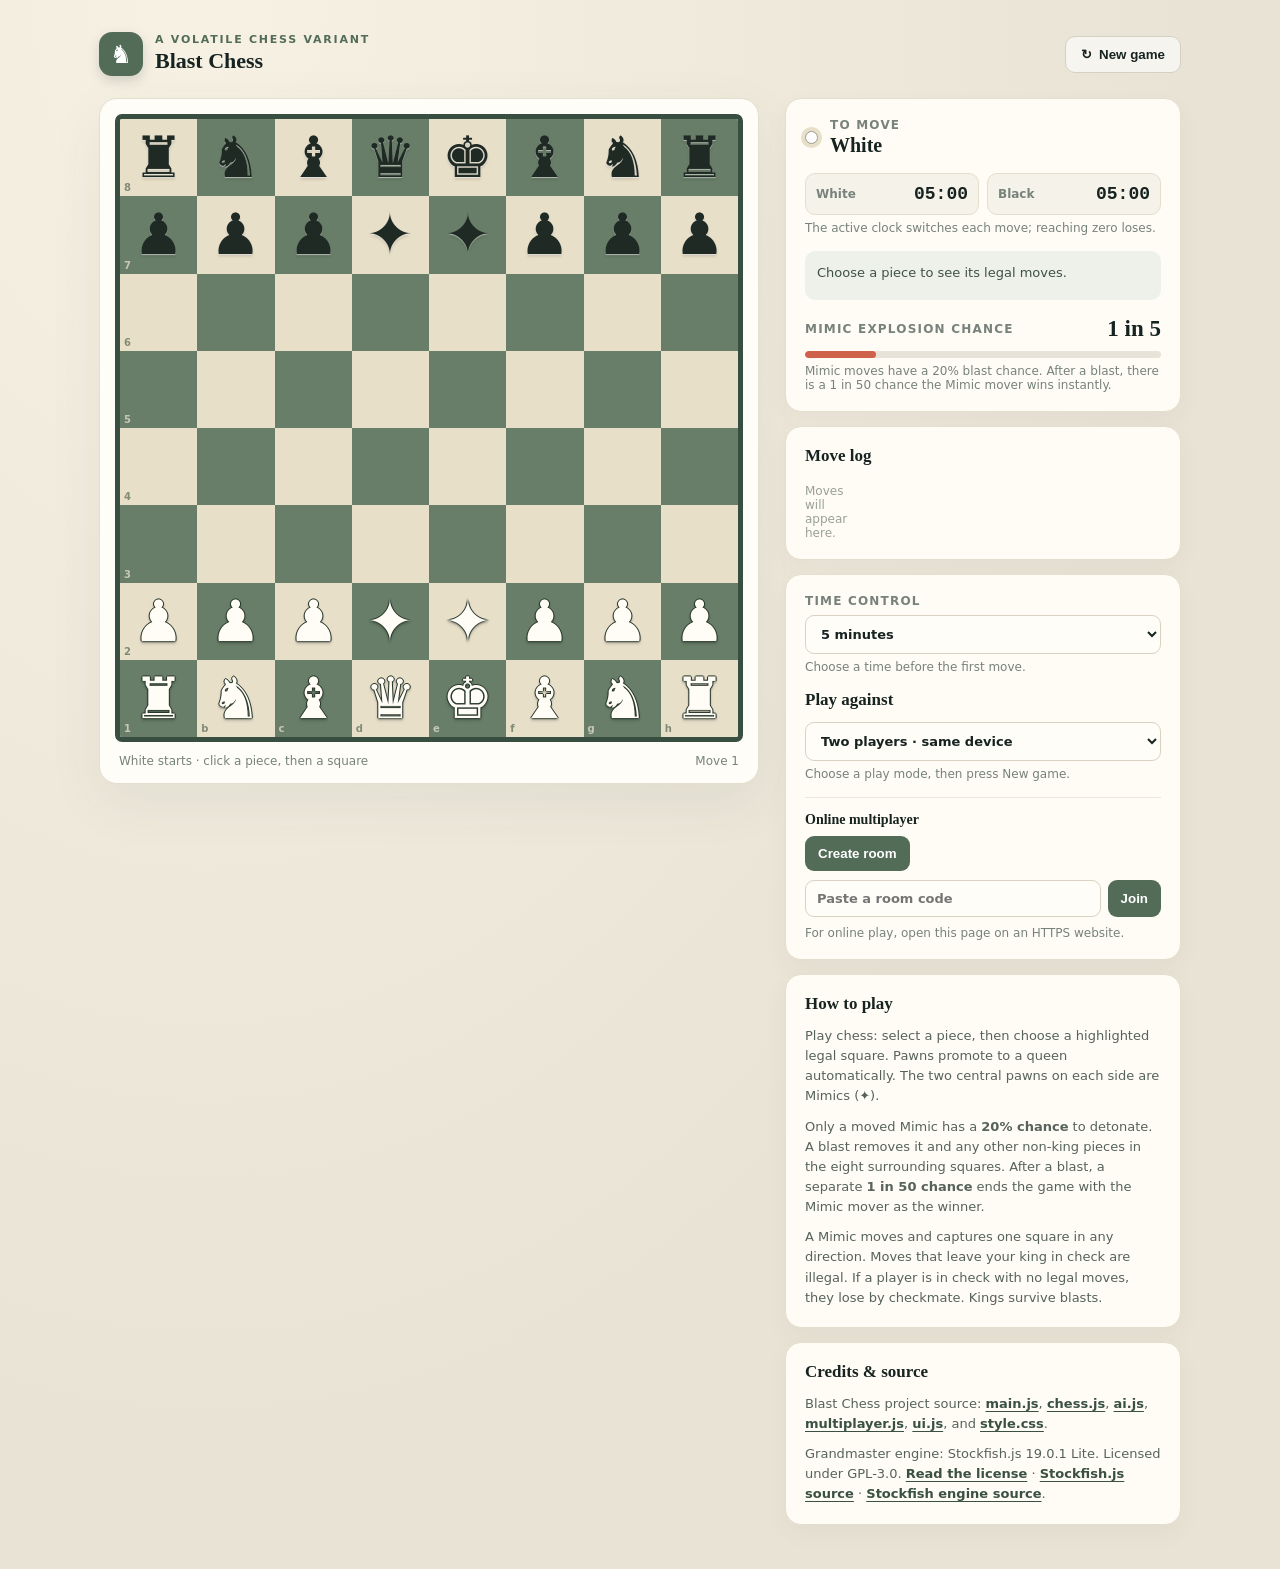
==== commit 6f4841c3: "commit 9" ====
--- a/index.html
+++ b/index.html
@@ -548,21 +548,12 @@
               <option value="local">
                 Two players · same device
               </option>
-              <option value="easy">
-                Easy bot
-              </option>
-              <option value="intermediate">
-                Intermediate bot
-              </option>
-              <option value="hard">
-                Hard bot
-              </option>
               <option value="grandmaster">
                 Grandmaster bot
               </option>
             </select>
             <p class="sub">
-              Choose a bot, then press New game.
+              Choose a play mode, then press New game.
             </p>
             <div class="online-title">
               Online multiplayer
